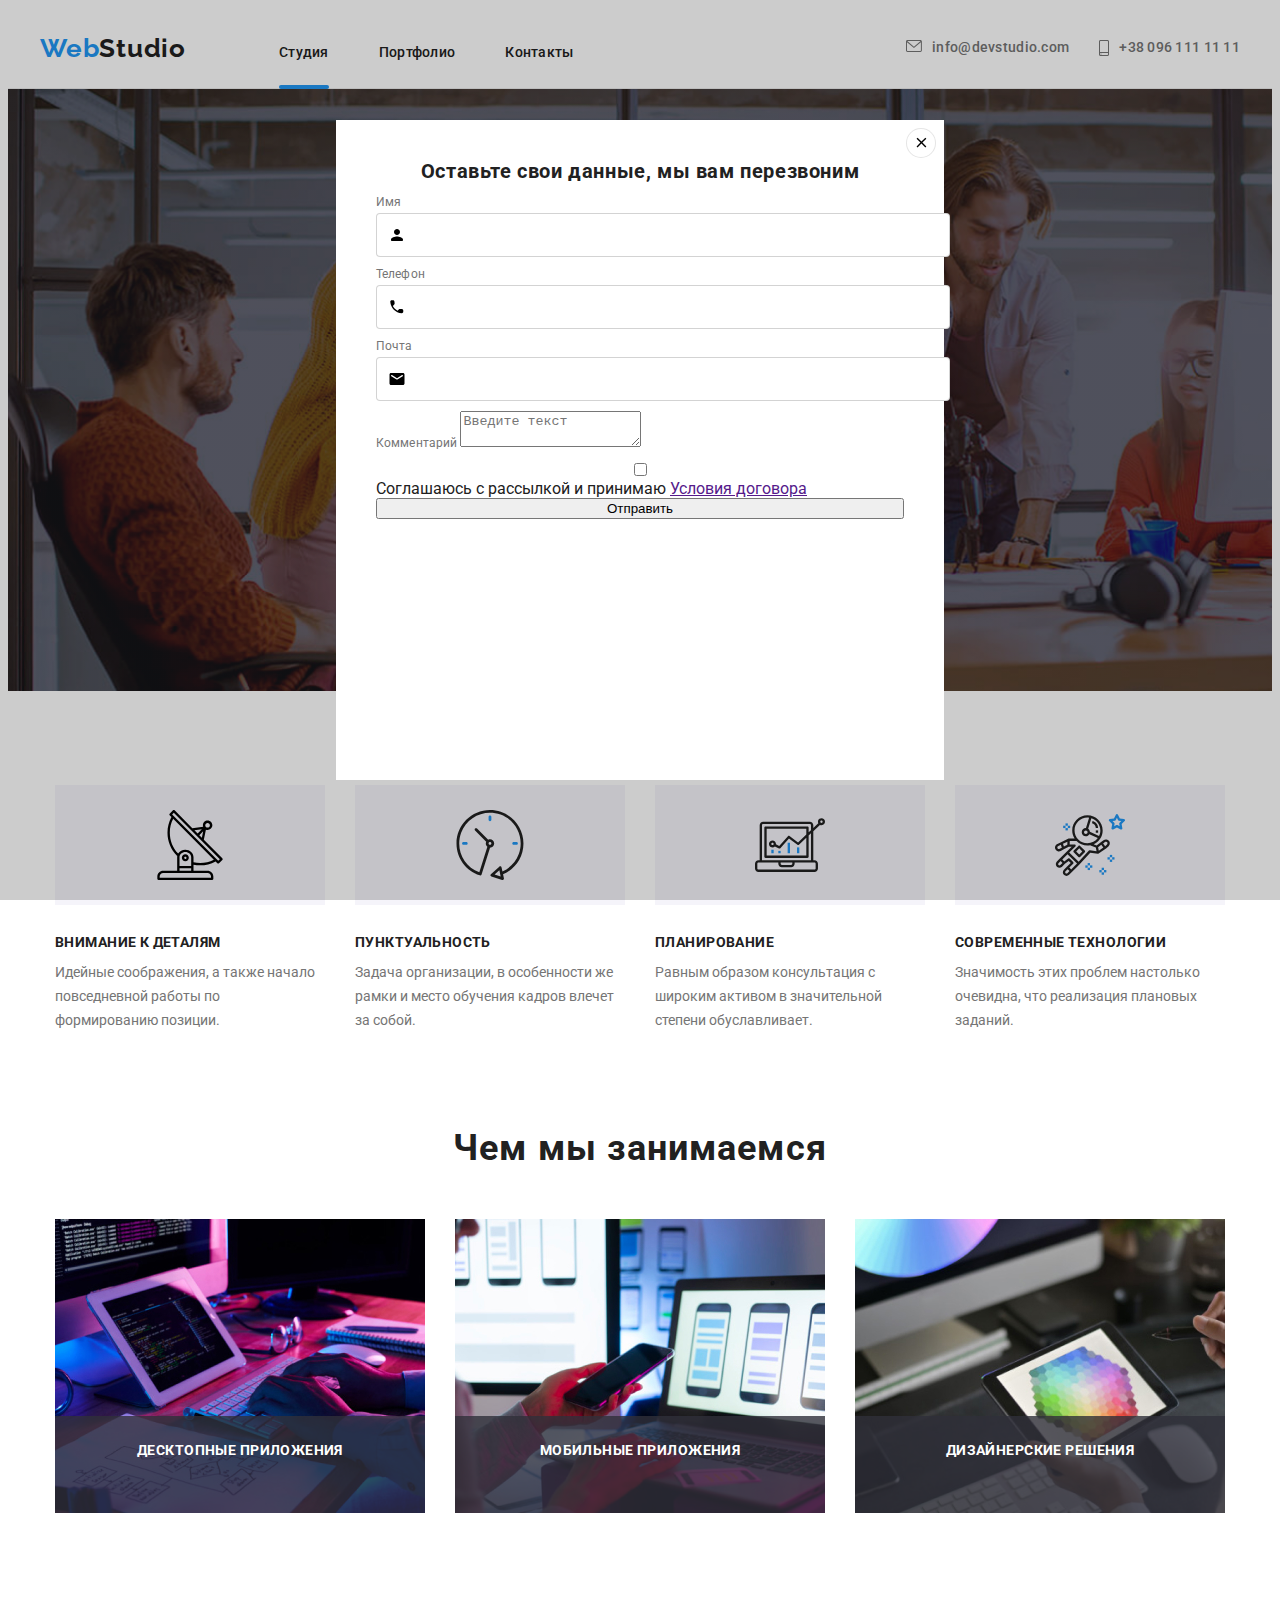
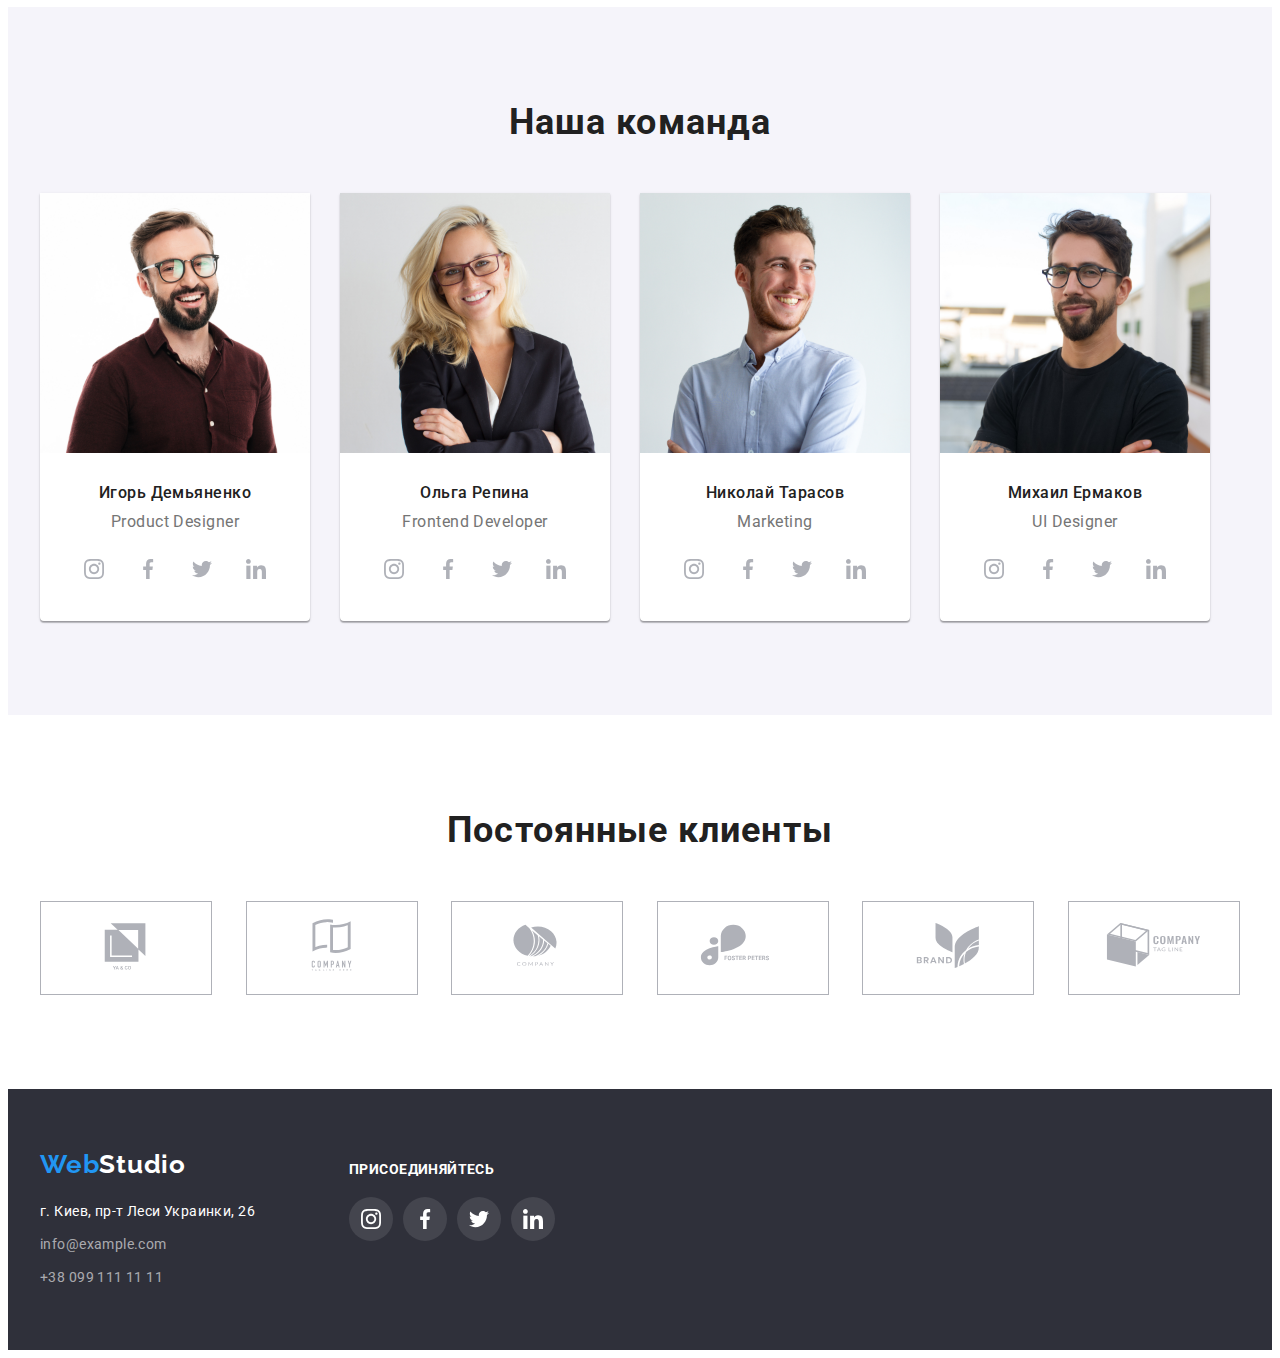
==== index.html @ 39ae80a3 "Input OK" ====
<!DOCTYPE html>
<html lang="ru">

<head>
    <meta charset="UTF-8" />
    <meta http-equiv="X-UA-Compatible" content="IE=edge" />
    <meta name="viewport" content="width=device-width, initial-scale=1.0" />
    <link rel="preconnect" href="https://fonts.googleapis.com">
    <link rel="preconnect" href="https://fonts.gstatic.com" crossorigin>
    <link
        href="https://fonts.googleapis.com/css2?family=Raleway:wght@700&family=Roboto:wght@400;500;700;900&display=swap"
        rel="stylesheet">
    <link rel="stylesheet" href="https://cdnjs.cloudflare.com/ajax/libs/modern-normalize/1.1.0/modern-normalize.min.css"
        integrity="sha512-wpPYUAdjBVSE4KJnH1VR1HeZfpl1ub8YT/NKx4PuQ5NmX2tKuGu6U/JRp5y+Y8XG2tV+wKQpNHVUX03MfMFn9Q=="
        crossorigin="anonymous" referrerpolicy="no-referrer" />
    <link rel="stylesheet" href="./css/styles.css" />
    <title>Главная</title>
</head>

<body>
    <!-- ========= HEADER ========= -->
    <header class="header">
        <div class="conteiner">
            <nav class="nav">
                <a class="logo link" href="index.html" lang="en">Web<span
                        class="logo-part-right-header">Studio</span></a>
                <ul class="nav-list list">
                    <li class="nav-item">
                        <a class="nav-item-link link visited" href="index.html">Студия</a>
                    </li>
                    <li class="nav-item">
                        <a class="nav-item-link link" href="portfolio.html">Портфолио</a>
                    </li>
                    <li class="nav-item">
                        <a class="nav-item-link link" href="">Контакты</a>
                    </li>
                </ul>
            </nav>
            <ul class="header-contacts list">
                <li class="header-contacts-item">
                    <a class="header-contacts-link link" href="mailto:info@devstudio.com">
                        <svg class="header-contacts-icon" width="16px" height="12px">
                            <use href="./images/icons.svg#icon-envelope"></use>
                        </svg>
                        info@devstudio.com
                    </a>
                </li>
                <li class="header-contacts-item">
                    <a class="header-contacts-link link" href="tel:+380961111111">
                        <svg class="header-contacts-icon" width="10px" height="16px">
                            <use href="./images/icons.svg#icon-smartphone"></use>
                        </svg>
                        +38 096 111 11 11
                    </a>
                </li>
            </ul>
        </div>
    </header>
    <!-- ======= END HEADER ======= -->

    <main>
        <!-- ======== HERO ======== -->
        <section class="hero">
            <div class="conteiner">
                <h1 class="hero-title">Эффективные решения для вашего бизнеса</h1>
                <button class="modal-btn" type="button" data-modal-open>Заказать услугу</button>
            </div>
        </section>
        <!-- ====== END HERO ====== -->

        <!-- ======== BENEFITS ======== -->
        <section class="benefits">
            <div class="conteiner">
                <h2 class="visually-hidden">Наши Преимущества</h2>
                <ul class="benefits-list list">
                    <li class="benefits-list-item">
                        <div class="benefits-list-conteiner">
                            <svg class="benefits-list-icon" width="70px" height="70px">
                                <use href="/images/icons.svg#icon-antenna"></use>
                            </svg>
                        </div>
                        <h3 class="benefits-list-title">Внимание к деталям</h3>
                        <p class="benefits-list-text">Идейные соображения, а также начало повседневной работы по
                            формированию позиции.</p>
                    </li>
                    <li class="benefits-list-item">
                        <div class="benefits-list-conteiner">
                            <svg class="benefits-list-icon" width="70px" height="70px">
                                <use href="/images/icons.svg#icon-clock"></use>
                            </svg>
                        </div>
                        <h3 class="benefits-list-title">Пунктуальность</h3>
                        <p class="benefits-list-text">
                            Задача организации, в особенности же рамки и место обучения кадров влечет за собой.
                        </p>
                    </li>
                    <li class="benefits-list-item">
                        <div class="benefits-list-conteiner">
                            <svg class="benefits-list-icon" width="70px" height="70px">
                                <use href="/images/icons.svg#icon-diagram"></use>
                            </svg>
                        </div>
                        <h3 class="benefits-list-title">Планирование</h3>
                        <p class="benefits-list-text">Равным образом консультация с широким активом в значительной
                            степени
                            обуславливает.</p>
                    </li>
                    <li class="benefits-list-item">
                        <div class="benefits-list-conteiner">
                            <svg class="benefits-list-icon" width="70px" height="70px">
                                <use href="/images/icons.svg#icon-astronaut"></use>
                            </svg>
                        </div>
                        <h3 class="benefits-list-title">Современные технологии</h3>
                        <p class="benefits-list-text">Значимость этих проблем настолько очевидна, что реализация
                            плановых
                            заданий.</p>
                    </li>
                </ul>
            </div>
        </section>
        <!-- ====== END BENEFITS ====== -->

        <!-- ======= DEVELOPMENT ======= -->
        <section class="development">
            <h2 class="development-title">Чем мы занимаемся</h2>
            <div class="conteiner">
                <ul class="development-list list">
                    <li class="development-list-item">
                        <img class="development-list-img" src="./images/box1.jpg" alt="Человек пишет код программы"
                            width="370" height="294" />
                        <p class="development-list-text">Десктопные приложения</p>
                    </li>
                    <li class="development-list-item">
                        <img class="development-list-img" src="./images/box2.jpg"
                            alt="Человек занимается оформлением сайта" width="370" height="294" />
                        <p class="development-list-text">Мобильные приложения</p>
                    </li>
                    <li class="development-list-item">
                        <img class="development-list-img" src="./images/box3.jpg" alt="Человек создает дизайн сайта"
                            width="370" height="294" />
                        <p class="development-list-text">Дизайнерские решения</p>
                    </li>
            </div>
            </ul>
        </section>
        <!-- ===== END DEVELOPMENT ===== -->

        <!-- ========= TEAM ========= -->
        <section class="team">
            <div class="conteiner">
                <h2 class="team-title">Наша команда</h2>
                <ul class="team-list list">
                    <li class="team-list-item">
                        <img class="team-list-img" src="./images/team1.jpg" alt="Игорь Демьяненко - разработчик проекта"
                            width="270" height="260" />
                        <div class="team-list-conteiner">
                            <h3 class="team-list-title">Игорь Демьяненко</h3>
                            <p class="team-list-text" lang="en">Product Designer</p>
                            <div class="social-link">
                                <ul class="social-link-list list">
                                    <li class="social-link-item">
                                        <a class="social-link-link link" href="">
                                            <svg class="social-link-icon" width="20px" height="20px">
                                                <use href="./images/icons.svg#icon-instagram"></use>
                                            </svg>
                                        </a>
                                    </li>
                                    <li class="social-link-item">
                                        <a class="social-link-link link" href="">
                                            <svg class="social-link-icon" width="20px" height="20px">
                                                <use href="./images/icons.svg#icon-facebook"></use>
                                            </svg>
                                        </a>
                                    </li>
                                    <li class="social-link-item">
                                        <a class="social-link-link link" href="">
                                            <svg class="social-link-icon" width="20px" height="20px">
                                                <use href="./images/icons.svg#icon-twitter"></use>
                                            </svg>
                                        </a>
                                    </li>
                                    <li class="social-link-item">
                                        <a class="social-link-link link" href="">
                                            <svg class="social-link-icon" width="20px" height="20px">
                                                <use href="./images/icons.svg#icon-linkedin"></use>
                                            </svg>
                                        </a>
                                    </li>
                                </ul>
                            </div>
                        </div>
                    </li>
                    <li class="team-list-item">
                        <img class="team-list-img" src="./images/team2.jpg" alt="Ольга Репина - фронтенд разработчик"
                            width="270" height="260" />
                        <div class="team-list-conteiner">
                            <h3 class="team-list-title">Ольга Репина</h3>
                            <p class="team-list-text" lang="en">Frontend Developer</p>
                            <div class="social-link">
                                <ul class="social-link-list list">
                                    <li class="social-link-item">
                                        <a class="social-link-link link" href="">
                                            <svg class="social-link-icon" width="20px" height="20px">
                                                <use href="./images/icons.svg#icon-instagram"></use>
                                            </svg>
                                        </a>
                                    </li>
                                    <li class="social-link-item">
                                        <a class="social-link-link link" href="">
                                            <svg class="social-link-icon" width="20px" height="20px">
                                                <use href="./images/icons.svg#icon-facebook"></use>
                                            </svg>
                                        </a>
                                    </li>
                                    <li class="social-link-item">
                                        <a class="social-link-link link" href="">
                                            <svg class="social-link-icon" width="20px" height="20px">
                                                <use href="./images/icons.svg#icon-twitter"></use>
                                            </svg>
                                        </a>
                                    </li>
                                    <li class="social-link-item">
                                        <a class="social-link-link link" href="">
                                            <svg class="social-link-icon" width="20px" height="20px">
                                                <use href="./images/icons.svg#icon-linkedin"></use>
                                            </svg>
                                        </a>
                                    </li>
                                </ul>
                            </div>
                        </div>
                    </li>
                    <li class="team-list-item">
                        <img class="team-list-img" src="./images/team3.jpg" alt="Николай Тарасов - маркетинг"
                            width="270" height="260" />
                        <div class="team-list-conteiner">
                            <h3 class="team-list-title">Николай Тарасов</h3>
                            <p class="team-list-text" lang="en">Marketing</p>
                            <div class="social-link">
                                <ul class="social-link-list list">
                                    <li class="social-link-item">
                                        <a class="social-link-link link" href="">
                                            <svg class="social-link-icon" width="20px" height="20px">
                                                <use href="./images/icons.svg#icon-instagram"></use>
                                            </svg>
                                        </a>
                                    </li>
                                    <li class="social-link-item">
                                        <a class="social-link-link link" href="">
                                            <svg class="social-link-icon" width="20px" height="20px">
                                                <use href="./images/icons.svg#icon-facebook"></use>
                                            </svg>
                                        </a>
                                    </li>
                                    <li class="social-link-item">
                                        <a class="social-link-link link" href="">
                                            <svg class="social-link-icon" width="20px" height="20px">
                                                <use href="./images/icons.svg#icon-twitter"></use>
                                            </svg>
                                        </a>
                                    </li>
                                    <li class="social-link-item">
                                        <a class="social-link-link link" href="">
                                            <svg class="social-link-icon" width="20px" height="20px">
                                                <use href="./images/icons.svg#icon-linkedin"></use>
                                            </svg>
                                        </a>
                                    </li>
                                </ul>
                            </div>
                        </div>
                    </li>
                    <li class="team-list-item">
                        <img class="team-list-img" src="./images/team4.jpg"
                            alt="Михаил Ермаков - разработчик интерфейса" width="270" height="260" />
                        <div class="team-list-conteiner">
                            <h3 class="team-list-title">Михаил Ермаков</h3>
                            <p class="team-list-text" lang="en">UI Designer</p>
                            <div class="social-link">
                                <ul class="social-link-list list">
                                    <li class="social-link-item">
                                        <a class="social-link-link link" href="">
                                            <svg class="social-link-icon" width="20px" height="20px">
                                                <use href="./images/icons.svg#icon-instagram"></use>
                                            </svg>
                                        </a>
                                    </li>
                                    <li class="social-link-item">
                                        <a class="social-link-link link" href="">
                                            <svg class="social-link-icon" width="20px" height="20px">
                                                <use href="./images/icons.svg#icon-facebook"></use>
                                            </svg>
                                        </a>
                                    </li>
                                    <li class="social-link-item">
                                        <a class="social-link-link link" href="">
                                            <svg class="social-link-icon" width="20px" height="20px">
                                                <use href="./images/icons.svg#icon-twitter"></use>
                                            </svg>
                                        </a>
                                    </li>
                                    <li class="social-link-item">
                                        <a class="social-link-link link" href="">
                                            <svg class="social-link-icon" width="20px" height="20px">
                                                <use href="./images/icons.svg#icon-linkedin"></use>
                                            </svg>
                                        </a>
                                    </li>
                                </ul>
                            </div>
                        </div>
                    </li>
                </ul>
            </div>
        </section>
        <!-- ======= END TEAM ======= -->

        <!-- ======== CLIENTS ======== -->
        <section class="clients">
            <div class="conteiner">
                <h2 class="clients-title">Постоянные клиенты</h2>
                <ul class="clients-list list">
                    <li class="clients-list-item">
                        <div class="clients-list-conteiner">
                            <a class="clients-list-link link" href="">
                                <svg class="clients-link-icon" width="106px" height="60px">
                                    <use href="./images/icons.svg#icon-client-1"></use>
                                </svg>

                            </a>
                        </div>
                    </li>
                    <li class="clients-list-item">
                        <div class="clients-list-conteiner">
                            <a class="clients-list-link link" href="">
                                <svg class="clients-link-icon" width="106px" height="60px">
                                    <use href="./images/icons.svg#icon-client-2"></use>
                                </svg>

                            </a>
                        </div>
                    </li>
                    <li class="clients-list-item">
                        <div class="clients-list-conteiner">
                            <a class="clients-list-link link" href="">
                                <svg class="clients-link-icon" width="106px" height="60px">
                                    <use href="./images/icons.svg#icon-client-3"></use>
                                </svg>

                            </a>
                        </div>
                    </li>
                    <li class="clients-list-item">
                        <div class="clients-list-conteiner">
                            <a class="clients-list-link link" href="">
                                <svg class="clients-link-icon" width="106px" height="60px">
                                    <use href="./images/icons.svg#icon-client-4"></use>
                                </svg>

                            </a>
                        </div>
                    </li>
                    <li class="clients-list-item">
                        <div class="clients-list-conteiner">
                            <a class="clients-list-link link" href="">
                                <svg class="clients-link-icon" width="106px" height="60px">
                                    <use href="./images/icons.svg#icon-client-5"></use>
                                </svg>

                            </a>
                        </div>
                    </li>
                    <li class="clients-list-item">
                        <div class="clients-list-conteiner">
                            <a class="clients-list-link link" href="">
                                <svg class="clients-link-icon" width="106px" height="60px">
                                    <use href="./images/icons.svg#icon-client-6"></use>
                                </svg>

                            </a>
                        </div>
                    </li>
                </ul>
            </div>
        </section>
        <!-- ====== END CLIENTS ====== -->
    </main>

    <!-- ======== FOOTER ======== -->
    <footer class="footer">
        <div class="conteiner">
            <div class="footer-conteiner">
                <div class="footer-adress-conteiner">
                    <a class="logo link footer-logo-div" href="index.html" lang="en">Web<span
                            class="logo-part-right-footer">Studio</span></a>
                    <address class="address">
                        <a class="adress-link link" href="https://goo.gl/maps/y6NcmPz2KW6kS1Qi8" target="_blank"
                            rel="noopener noreferer">г. Киев,
                            пр-т
                            Леси Украинки, 26</a>
                        <ul class="adress-list list">
                            <li class="adress-list-item">
                                <a class="adress-list-link link" href="mailto:info@example.com">info@example.com</a>
                            </li>
                            <li class="adress-list-item">
                                <a class="adress-list-link link" href="tel:+380991111111">+38 099 111 11 11</a>
                            </li>
                        </ul>
                    </address>
                </div>
                <div class="footer-social-conteiner">
                    <p class="footer-social-text">присоединяйтесь</p>
                    <div class="social-link">
                        <ul class="footer-social-list list">
                            <li class="footer-social-item">
                                <a class="footer-social-link link" href="">
                                    <svg class="footer-social-link-icon" width="20px" height="20px">
                                        <use href="./images/icons.svg#icon-instagram"></use>
                                    </svg>
                                </a>
                            </li>
                            <li class="footer-social-item">
                                <a class="footer-social-link link" href="">
                                    <svg class="footer-social-link-icon" width="20px" height="20px">
                                        <use href="./images/icons.svg#icon-facebook"></use>
                                    </svg>
                                </a>
                            </li>
                            <li class="footer-social-item">
                                <a class="footer-social-link link" href="">
                                    <svg class="footer-social-link-icon" width="20px" height="20px">
                                        <use href="./images/icons.svg#icon-twitter"></use>
                                    </svg>
                                </a>
                            </li>
                            <li class="footer-social-item">
                                <a class="footer-social-link link" href="">
                                    <svg class="footer-social-link-icon" width="20px" height="20px">
                                        <use href="./images/icons.svg#icon-linkedin"></use>
                                    </svg>
                                </a>
                            </li>
                        </ul>
                    </div>
                </div>
            </div>
        </div>
    </footer>
    <!-- ====== END FOOTER ====== -->

    <!-- ======== MODAL ======== -->
    <div class="backdrop" data-modal>
        <div class="modal">
            <button type="button" class="modal-close-btn" data-modal-close>
                <svg class="modal-btn-icon" width="18px" height="18px">
                    <use href="./images/icons.svg#icon-close-black-18dp-2-1"></use>
                </svg>
            </button>
            <b class="modal-text">Оставьте свои данные, мы вам перезвоним</b>
            <form class="modal-form">
                <label class="modal-form-label">Имя
                    <div class="modal-form-label-wrapper">
                        <input type="text" name="user-name" class="modal-form-input" required minlength="2">
                        <svg class="modal-form-icon" width="18px" height="18px">
                            <use href="./images/icons.svg#icon-person-black-18dp-1"></use>
                        </svg>
                    </div>
                </label>
                <label class="modal-form-label">Телефон
                    <div class="modal-form-label-wrapper">
                        <input type="tel" name="user-phone" class="modal-form-input" title="096-111-11-11" required>
                        <svg class="modal-form-icon" width="18px" height="18px">
                            <use href="./images/icons.svg#icon-phone-black-18dp-1"></use>
                        </svg>
                    </div>
                </label>
                <label class="modal-form-label">Почта
                    <div class="modal-form-label-wrapper">
                        <input type="email" name="user-email" class="modal-form-input">
                        <svg class="modal-form-icon" width="18px" height="18px">
                            <use href="./images/icons.svg#icon-email-black-18dp-1"></use>
                        </svg>
                    </div>
                </label>
                <label class="modal-form-label">Комментарий
                    <textarea name="user-message" class="modal-form-message" placeholder="Введите текст"></textarea>
                </label>
                <input type="checkbox" class="modal-form-license-box" name="licensebox">
                <label class="modal-form-license-text" for="">Соглашаюсь с рассылкой и принимаю <a href="">Условия
                        договора</a> </label>
                <button type="submit" class="modal-form-buton">Отправить</button>
            </form>
        </div>
    </div>
    <!-- ====== END MODAL ====== -->








    <!-- <script src="./js/modal.js"></script> -->
</body>

</html>
---- css/styles.css ----
:root {
    --main-font: 'Roboto', sans-serif;
    --secondary-font: 'Raleway', sans-serif;
    --accent-color: rgba(33, 150, 243, 1);
    --primary-color: rgba(33, 33, 33, 1);
    --secondary-color: rgba(117, 117, 117, 1);
    --third-color: rgba(255, 255, 255, 1);
}
body {
color: var(--primary-color);
font-family: var(--main-font);
}
h1, h2, h3, h4, h5, h6, p{
    margin: 0;
}
ul, ol{
    padding: 0;
    margin: 0;
}
img{
    display: block;
}
.visually-hidden{
    position: absolute !important;
    clip: rect(1px 1px 1px 1px);
    clip: rect(1px, 1px, 1px, 1px);
    padding: 0 !important;
    border: 0 !important;
    height: 1px !important;
    width: 1px !important;
    overflow: hidden;
}
.link{
    text-decoration: none;
}
.list {
    list-style: none;
}
.address {
    font-style: normal;
}
/* ======= COMPONENTS ======== */
.conteiner{
    margin: 0 auto;
    width: 1200px;
}
/* ===== END COMPONENTS ====== */

/* ========= HEADER ========== */
.header {
    border-bottom: 1px solid rgba(236, 236, 236, 1);
}
.header .conteiner{
    display: flex;
    align-items: center;
    padding: 0 15px;
    border-top: none;
    min-height: 80px;
}
.nav {
    display: flex;
    align-items: baseline;
}
.nav-list {
    display: flex;
}
.header-contacts{
    display: flex;
    margin-left: auto;
}
.logo {
font-family: var(--secondary-font);
font-weight: 700;
font-size: 26px;
line-height: 1.19;
letter-spacing: 0.03em;
color: var(--accent-color);
margin-right: 93px;
transition: text-decoration 1000ms cubic-bezier(0.4, 0, 0.2, 1);
}
.logo-part-right-header {
    color: var(--primary-color);
}
.logo:hover,
.logo:focus {
    text-decoration: underline;
}
.nav-item:not(:last-child){
    margin-right: 50px;
}
.nav-item{
position: relative;
}
.nav-item-link {
font-weight: 500;
font-size: 14px;
line-height: 1.14;
letter-spacing: 0.02em;
color: var(--primary-color);
transition: color 250ms cubic-bezier(0.4, 0, 0.2, 1);
}
.nav-item-link:hover,
.nav-item-link:focus {
    color: var(--accent-color);
}
.visited:visited {
    color: var(--accent-color);
}
.visited::after{
display: inline-block;
content:'';
position: absolute;
left: 0;
bottom: -28px;
width: 100%;
height: 4px;
background: var(--accent-color);
border-radius: 2px;
}

.header-contacts-link:hover .header-contacts-icon,
.header-contacts-link:focus .header-contacts-icon{
 fill: var(--accent-color);
}
.header-contacts-item:not(:last-child){
    margin-right: 30px;
}
.header-contacts-icon{
    margin-right: 10px;
    fill: var(--secondary-color);
    transition: fill 250ms cubic-bezier(0.4, 0, 0.2, 1);
}
.link-icon{
    margin-right: 10px;
}
.header-contacts-link {
font-weight: 500;
font-size: 14px;
line-height: 1.14;
letter-spacing: 0.02em;
color: var(--secondary-color);
display: flex;
transition: color 250ms cubic-bezier(0.4, 0, 0.2, 1);
}
.header-contacts-link:hover,
.header-contacts-link:focus {
    color: var(--accent-color);
}
/* ======== END HEADER ======= */

/* ========== HERO =========== */
.hero .conteiner{
    padding-top: 200px;
    padding-bottom: 200px;
}
.hero {
    background-color: rgba(196, 196, 196, 1);
    background-image: linear-gradient(rgba(47, 48, 58, 0.4),rgba(47, 48, 58, 0.4)),
    url("/images/Img.jpg");
    max-width: 1600px;
    background-repeat: no-repeat;
    background-size: cover;
}
.hero-title {
margin: auto;
max-width: 696px;
font-weight: 900;
font-size: 44px;
line-height: 1.36;
text-align: center;
letter-spacing: 0.06em;
text-transform: uppercase;
color: var(--third-color);
margin-bottom: 30px;
}
.modal-btn {
margin: 0 auto;
font-weight: 700;
font-size: 16px;
line-height: 1.88;
display: block;
letter-spacing: 0.06em;
color: var(--third-color);
background-color: var(--accent-color);
box-shadow: 0px 4px 4px rgba(0, 0, 0, 0.15);
cursor: pointer;
border-radius: 4px;
border: 1px solid transparent;
min-width: 200px;
padding: 10px 32px;
transition: background-color 250ms cubic-bezier(0.4, 0, 0.2, 1);
}

.modal-btn:hover,
.modal-btn:focus {
background-color: rgba(24, 140, 232, 1);
}
/* ======== END HERO ========= */

/* ======== BENEFITS ========= */
.benefits-list {
    display: flex;
    padding: 94px 15px;   
}
.benefits-list-item{
    width: 270px;
}
.benefits-list-item:not(:last-child){
    margin-right: 30px;
}
.benefits-list-title:not(:last-child){
    margin-bottom: 10px;
}
.benefits-list-title {
font-weight: 700;
font-size: 14px;
line-height: 1.14;
letter-spacing: 0.03em;
text-transform: uppercase;
}
.benefits-list-text {
font-size: 14px;
line-height: 1.71;
color: var(--secondary-color)
}
.benefits-list-conteiner{
    width: 270px;
    height: 120px;
    background-color: rgba(245, 244, 250, 1);
    margin-bottom: 30px;
    display: flex;
    justify-content: center;
    align-items: center;
}
/* ======= END BENEFITS ======= */

/* ======== DEVELOPMENT ======= */
.development-title {
font-weight: 700;
font-size: 36px;
line-height: 1.17;
text-align: center;
letter-spacing: 0.03em;
padding-bottom: 50px;
}
.development-list{
    display: flex;
    padding-left: 15px;
    padding-right: 15px;
    padding-bottom: 94px;
}
.development-list-item:not(:last-child){
    margin-right: 30px;
}
.development-list-item{
    position: relative;
}
.development-list-text{
position: absolute;
font-weight: 700;
font-size: 14px;
line-height: 1.14;
text-align: center;
letter-spacing: 0.03em;
text-transform: uppercase;
color: var(--third-color);
width: 100%;
height: 70px;
background-color: rgba(47, 48, 58, 0.8);
bottom: 0;
padding-top: 27px;
}
/* ====== END DEVELOPMENT ====== */

/* =========== TEAM ============ */
.team .conteiner{
    padding: 94px 15px;
}

.team {
    background-color: #F5F4FA;
}
.team-title {
font-weight: 700;
font-size: 36px;
line-height: 1.17;
text-align: center;
letter-spacing: 0.03em;
padding-bottom: 50px;
}
.team-list{
    display: flex;
}
.team-list-item {
background-color: var(--third-color);
box-shadow: 0px 1px 3px rgba(0, 0, 0, 0.12), 0px 1px 1px rgba(0, 0, 0, 0.14), 0px 2px 1px rgba(0, 0, 0, 0.2);
border-radius: 0px 0px 4px 4px;
}
.team-list-item:not(:last-child){
    margin-right: 30px;
} 
.team-list-conteiner{
    padding-top: 30px;
    padding-bottom: 30px;
}  
.team-list-title {
font-weight: 500;
font-size: 16px;
line-height: 1.19;
text-align: center;
letter-spacing: 0.03em;
margin-bottom: 10px;
}
.team-list-text {
font-size: 16px;
line-height: 1.19;
text-align: center;
letter-spacing: 0.03em;
color: var(--secondary-color);
margin-bottom: 16px;
}
.social-link-list{
    display: flex;
    justify-content: space-between;
    align-items: center;
    padding-left: 32px;
    padding-right: 32px;
}
.social-link-link{
    display: flex;
    justify-content: center;
    align-items: center;
    width: 44px;
    height: 44px;
    border-radius: 50%;
    transition: background-color 250ms cubic-bezier(0.4, 0, 0.2, 1);
}
.social-link-icon{
    fill: rgb(175, 177, 184);
    transition: fill 250ms cubic-bezier(0.4, 0, 0.2, 1);
}
.social-link-link:hover,
.social-link-link:focus {
    background-color: var(--accent-color);
}
.social-link-link:hover .social-link-icon,
.social-link-link:focus .social-link-icon {
    fill: var(--third-color);
}
/* ========= END TEAM ========== */

/* ========== CLIENTS ========== */
.clients .conteiner{
    padding: 94px 15px;
}
.clients-title{
    text-align: center;
    font-family: var(--main-font);
    font-weight: 700;
    font-size: 36px;
    line-height: 42px;
    text-align: center;
    letter-spacing: 0.03em;
    margin-bottom: 50px;
}
.clients-list{
    display: flex;   
    justify-content: space-between;
}
.clients-list-conteiner{
    width: 170px;
    height: 92px;
    border: 1px solid rgba(175, 177, 184, 1);
    display: flex;
    justify-content: center;
    align-items: center;
}
.clients-link-icon{
    fill: rgba(175, 177, 184, 1);
    transition: fill 250ms cubic-bezier(0.4, 0, 0.2, 1);
}
.clients-list-link:hover .clients-link-icon,
.clients-list-link:focus .clients-link-icon{
    fill: var(--accent-color);
}
/* ======== END CLIENTS ======== */

/* ========== FOOTER =========== */
.footer {
    background-color: rgba(47, 48, 58, 1);
}
.footer .conteiner{
    padding: 60px 15px;
}
.footer-conteiner{
    display: flex;
}
.footer-adress-conteiner{
    margin-right: 70px;
}
.footer-social-conteiner{
    padding-top: 12px;
}
.footer-social-text{
font-family: var(--main-font);
font-weight: 700;
font-size: 14px;
line-height: 16px;
letter-spacing: 0.03em;
text-transform: uppercase;
color: var(--third-color);
margin-bottom: 20px;
}
.logo-part-right-footer {
    color: var(--third-color);
}
.footer-logo-div{
    display: block;
    margin-bottom: 20px;
}
.adress-link {
font-size: 14px;
line-height: 1.71;
letter-spacing: 0.03em;
color: var(--third-color);
margin-bottom: 9px;
transition: color 250ms cubic-bezier(0.4, 0, 0.2, 1);
}
.adress-link:hover,
.adress-link:focus {
    color: var(--accent-color);
}
.adress-list-link {
font-size: 14px;
line-height: 1.71;
letter-spacing: 0.03em;
color: rgba(255, 255, 255, 0.6);
transition: color 250ms cubic-bezier(0.4, 0, 0.2, 1);
}
.adress-list-link:hover,
.adress-list-link:focus {
color: var(--accent-color);
}
.adress-list-item{
    margin-top: 9px;
}
.footer-social-list{
    display: flex;
}
.footer-social-link{
    width: 44px;
    height: 44px;
    border-radius: 50%;
    background-color: rgba(255, 255, 255, 0.1);
    display: flex;
    align-items: center;
    justify-content: center;
    transition: background-color 250ms cubic-bezier(0.4, 0, 0.2, 1);
}
.footer-social-item:not(:last-child){
    margin-right: 10px;
}
.footer-social-link-icon{
    fill: var(--third-color);
}
.footer-social-link:hover,
.footer-social-link:focus{
    background-color: var(--accent-color);
}
/* ======== END FOOTER ========= */

/* ========= PORTFOLIO ========= */
.portfolio {
    background-color: var(--third-color);
}
.portfolio .conteiner{
    padding: 94px 15px;
}
.filters-list{
    display: flex;
    justify-content: center;
}
.filters-list-item:not(:last-child){
    margin-right: 8px;
    margin-bottom: 50px;
}
.filters-btn {
font-weight: 500;
font-size: 16px;
line-height: 1.63;
text-align: center;
letter-spacing: 0.03em;
background-color: rgba(245, 244, 250, 1);
border-radius: 4px;
cursor: pointer;
border: 1px solid transparent;
padding: 6px 22px;
transition: color 250ms cubic-bezier(0.4, 0, 0.2, 1), background-color 250ms cubic-bezier(0.4, 0, 0.2, 1), box-shadow 250ms cubic-bezier(0.4, 0, 0.2, 1);
}
.filters-btn:hover,
.filters-btn:focus {
color: var(--third-color);
background-color: var(--accent-color);
box-shadow: 0px 3px 1px rgba(0, 0, 0, 0.1), 0px 1px 2px rgba(0, 0, 0, 0.08), 0px 2px 2px rgba(0, 0, 0, 0.12);
}
.portfolio-list{
display: flex;
flex-wrap: wrap;
gap: 30px;
}
.portfolio-list-item{
flex-basis: calc(100%/3-30px);
transition: box-shadow 250ms cubic-bezier(0.4, 0, 0.2, 1);
}
.portfolio-list-item:hover,
.portfolio-list-item:focus{
box-shadow: 0px 1px 1px rgba(0, 0, 0, 0.12), 0px 4px 4px rgba(0, 0, 0, 0.06), 1px 4px 6px rgba(0, 0, 0, 0.16);
}
.portfolio-list-title {
font-weight: 700;
font-size: 18px;
line-height: 2.00;
letter-spacing: 0.06em;
color: var(--primary-color);
margin-bottom: 4px;
}
.portfolio-list-text {
font-size: 16px;
line-height: 1.88;
letter-spacing: 0.03em;
color: var(--secondary-color)
}
.portfolio-list-conteiner{
padding: 20px 24px;
border: 1px solid #EEEEEE;
border-top: none;
}
.portfolio-list-overlay{
position: absolute;
top: 0;
left: 0;
background-color: rgba(33, 150, 243, 0.9);
font-size: 18px;
line-height: 1.56;
letter-spacing: 0.03em;
color: #FFFFFF;
padding: 63px 24px;
height: 100%;
overflow: auto;
transform: translateY(100%);
transition: transform 250ms cubic-bezier(0.4, 0, 0.2, 1);
}
.potrfolio-list-link-wrapper{
position: relative;
overflow: hidden;
}
.portfolio-list-link:hover .portfolio-list-overlay,
.portfolio-list-link:focus .portfolio-list-overlay{
    transform: translateY(0%);
}
/* ======= END PORTFOLIO ======= */

/* ========= MODAL ========= */
.backdrop{
position: fixed;
top: 0;
left: 0;
width: 100vw;
height: 100vh;
background-color: rgba(0, 0, 0, 0.2);
transition: opacity 250ms cubic-bezier(0.4, 0, 0.2, 1), visibility 250ms cubic-bezier(0.4, 0, 0.2, 1), pointer-events 250ms cubic-bezier(0.4, 0, 0.2, 1);
}
.modal{
position: absolute;
top: 50%;
left: 50%;
transform: translate(-50%, -50%);
width: 528px;
height: 580px;
background-color: #FFFFFF;
padding: 40px;
}
.modal-close-btn{
position: absolute;
top: 8px;
right: 8px;
display: flex;
width: 30px;
height: 30px;
background: #FFFFFF;
border: 1px solid rgba(0, 0, 0, 0.1);
border-radius: 50%;
cursor: pointer;
align-items: center;
}
.is-hidden{
opacity: 0;
visibility: hidden;
pointer-events: none;
}
.modal-text{
    display: block;
    text-align: center;
    margin-bottom: 12px;
    font-family: var(--main-font);
    font-style: normal;
    font-weight: 700;
    font-size: 20px;
    line-height: 1.15;
    letter-spacing: 0.03em;
}
.modal-form {
    display: flex;
    flex-direction: column;
}
.modal-form-input {
    width: 100%;
    height: 40px;
    border: 1px solid rgba(33, 33, 33, 0.2);
    border-radius: 4px;
    padding-left: 42px;
}
.modal-form-label {
    margin-bottom: 10px;
    font-family: var(--main-font);
    font-size: 12px;
    line-height: 1.17;
    letter-spacing: 0.01em;
    color: #757575;
}
.modal-form-label-wrapper {
    position: relative;
    margin-top: 4px;
}
.modal-form-icon {
    position: absolute;
    top: 50%;
    left: 12px;
    transform: translateY(-50%);
}
/* ======= END MODAL ======= */
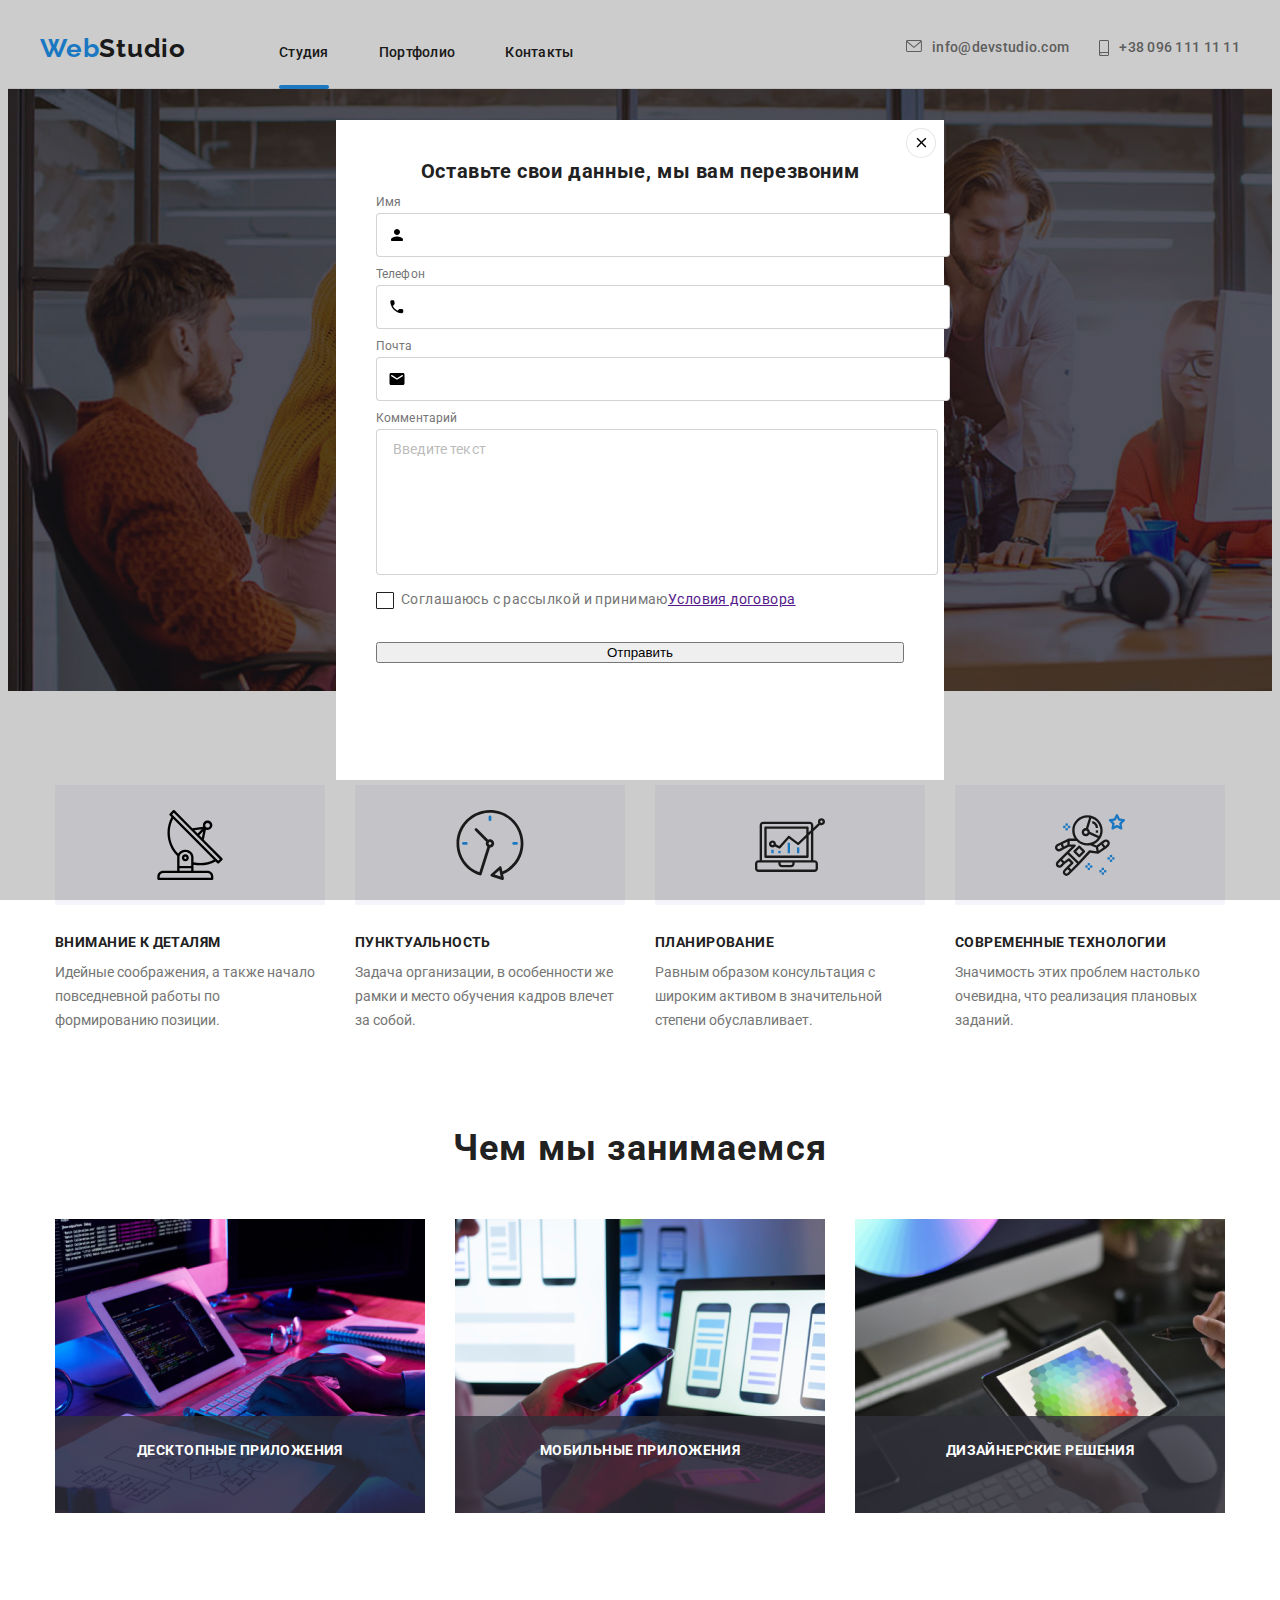
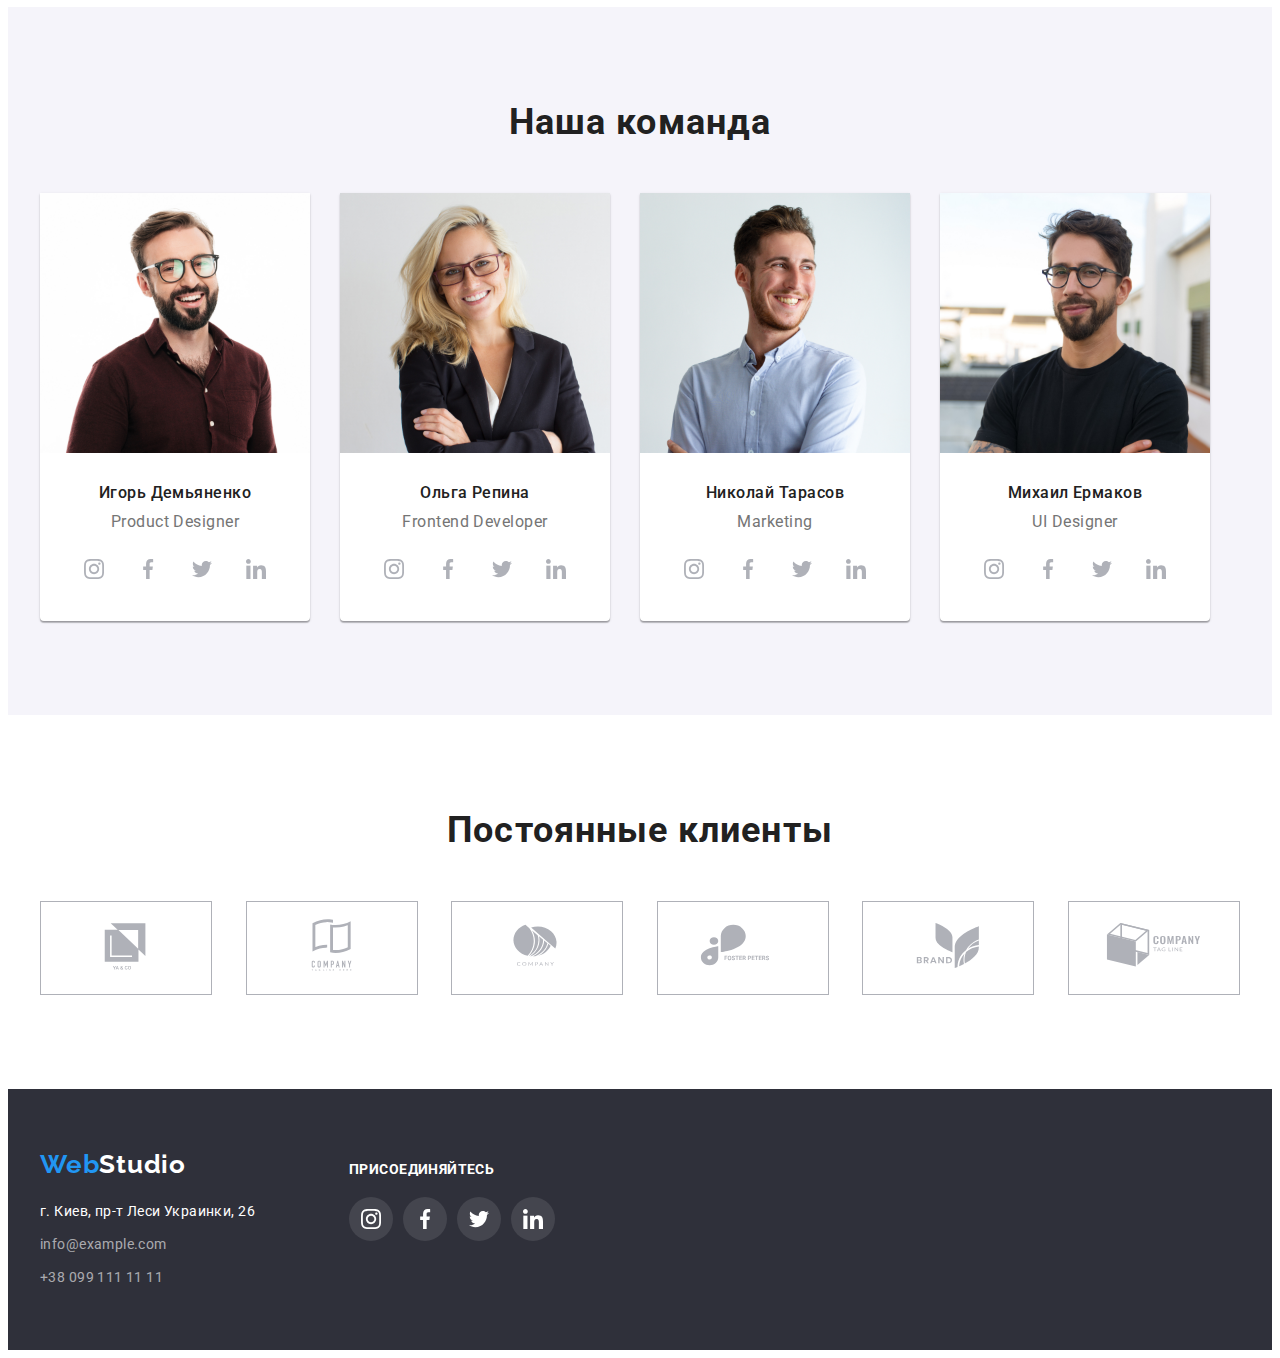
==== commit 96ec79af: "made form" ====
--- a/index.html
+++ b/index.html
@@ -460,34 +460,36 @@
             <b class="modal-text">Оставьте свои данные, мы вам перезвоним</b>
             <form class="modal-form">
                 <label class="modal-form-label">Имя
-                    <div class="modal-form-label-wrapper">
+                    <span class="modal-form-label-wrapper">
                         <input type="text" name="user-name" class="modal-form-input" required minlength="2">
                         <svg class="modal-form-icon" width="18px" height="18px">
                             <use href="./images/icons.svg#icon-person-black-18dp-1"></use>
                         </svg>
-                    </div>
+                    </span>
                 </label>
                 <label class="modal-form-label">Телефон
-                    <div class="modal-form-label-wrapper">
+                    <span class="modal-form-label-wrapper">
                         <input type="tel" name="user-phone" class="modal-form-input" title="096-111-11-11" required>
                         <svg class="modal-form-icon" width="18px" height="18px">
                             <use href="./images/icons.svg#icon-phone-black-18dp-1"></use>
                         </svg>
-                    </div>
+                    </span>
                 </label>
                 <label class="modal-form-label">Почта
-                    <div class="modal-form-label-wrapper">
+                    <span class="modal-form-label-wrapper">
                         <input type="email" name="user-email" class="modal-form-input">
                         <svg class="modal-form-icon" width="18px" height="18px">
                             <use href="./images/icons.svg#icon-email-black-18dp-1"></use>
                         </svg>
-                    </div>
+                    </span>
                 </label>
                 <label class="modal-form-label">Комментарий
                     <textarea name="user-message" class="modal-form-message" placeholder="Введите текст"></textarea>
                 </label>
-                <input type="checkbox" class="modal-form-license-box" name="licensebox">
-                <label class="modal-form-license-text" for="">Соглашаюсь с рассылкой и принимаю <a href="">Условия
+                <input type="checkbox" id="user-license" class="modal-form-license-box visually-hidden"
+                    name="licensebox">
+                <label class="modal-form-license-text" for="user-license">Соглашаюсь с рассылкой и принимаю <a
+                        href="">Условия
                         договора</a> </label>
                 <button type="submit" class="modal-form-buton">Отправить</button>
             </form>
--- a/css/styles.css
+++ b/css/styles.css
@@ -619,6 +619,11 @@
     border: 1px solid rgba(33, 33, 33, 0.2);
     border-radius: 4px;
     padding-left: 42px;
+    transition: border-color 250ms linear;
+}
+.modal-form-input:focus {
+    outline: none;
+    border-color: var(--accent-color);
 }
 .modal-form-label {
     margin-bottom: 10px;
@@ -631,11 +636,63 @@
 .modal-form-label-wrapper {
     position: relative;
     margin-top: 4px;
+    display: block;
 }
 .modal-form-icon {
     position: absolute;
     top: 50%;
     left: 12px;
     transform: translateY(-50%);
+    transition: fill 250ms linear;
+}
+.modal-form-input:focus + .modal-form-icon  {
+    fill: var(--accent-color);
+}
+.modal-form-message {
+    width: 100%;
+    resize: none;
+    margin-top: 4px;
+    height: 120px;
+    border: 1px solid rgba(33, 33, 33, 0.2);
+    border-radius: 4px;
+    padding: 12px 16px;
+    font-family: var(--main-font);
+    font-size: 14px;
+    line-height: 1.14;
+    letter-spacing: 0.01em;
+    transition: border-color 250ms linear;
+}
+.modal-form-message::placeholder {
+    color: rgba(117, 117, 117, 0.5);
+}
+.modal-form-message:focus {
+    border-color: var(--accent-color);
+    outline: none;
+}
+.modal-form-license-text{
+    display: flex;
+    font-family: var(--main-font);
+    font-size: 14px;
+    line-height: 1.71;
+    letter-spacing: 0.03em;
+    color: #757575;
+    align-items: center;
+    margin-bottom: 30px;
+}
+.modal-form-license-text::before {
+    display: block;
+    content: "";
+    width: 16px;   
+    height: 15px;
+    border: 1px solid #212121;
+    border-radius: 1px;
+    margin-right: 7px;
+}
+.modal-form-license-box:checked + .modal-form-license-text::before{
+    background-image: url(/images/icon-check.svg);
+    background-position: center;
+    border-color: var(--accent-color);
+    background-color: var(--accent-color);
+    border-radius: 1px;
 }
 /* ======= END MODAL ======= */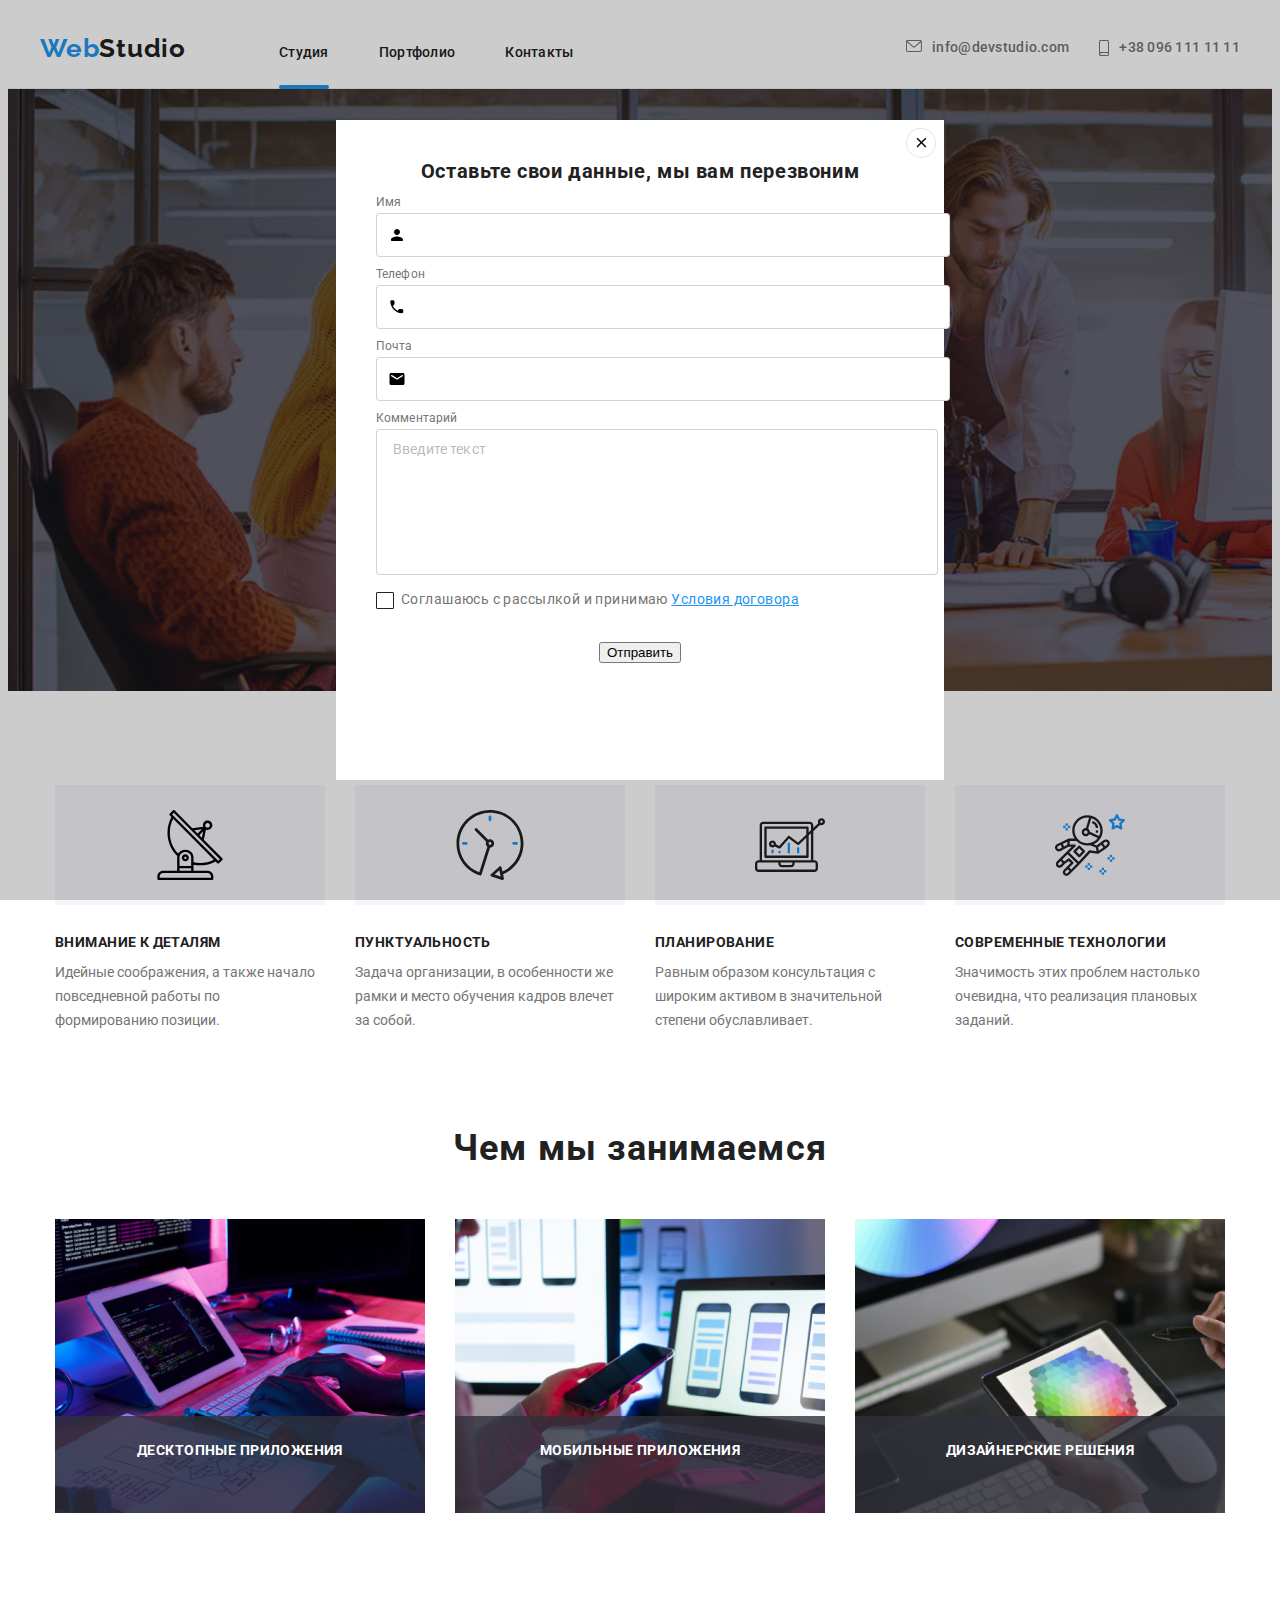
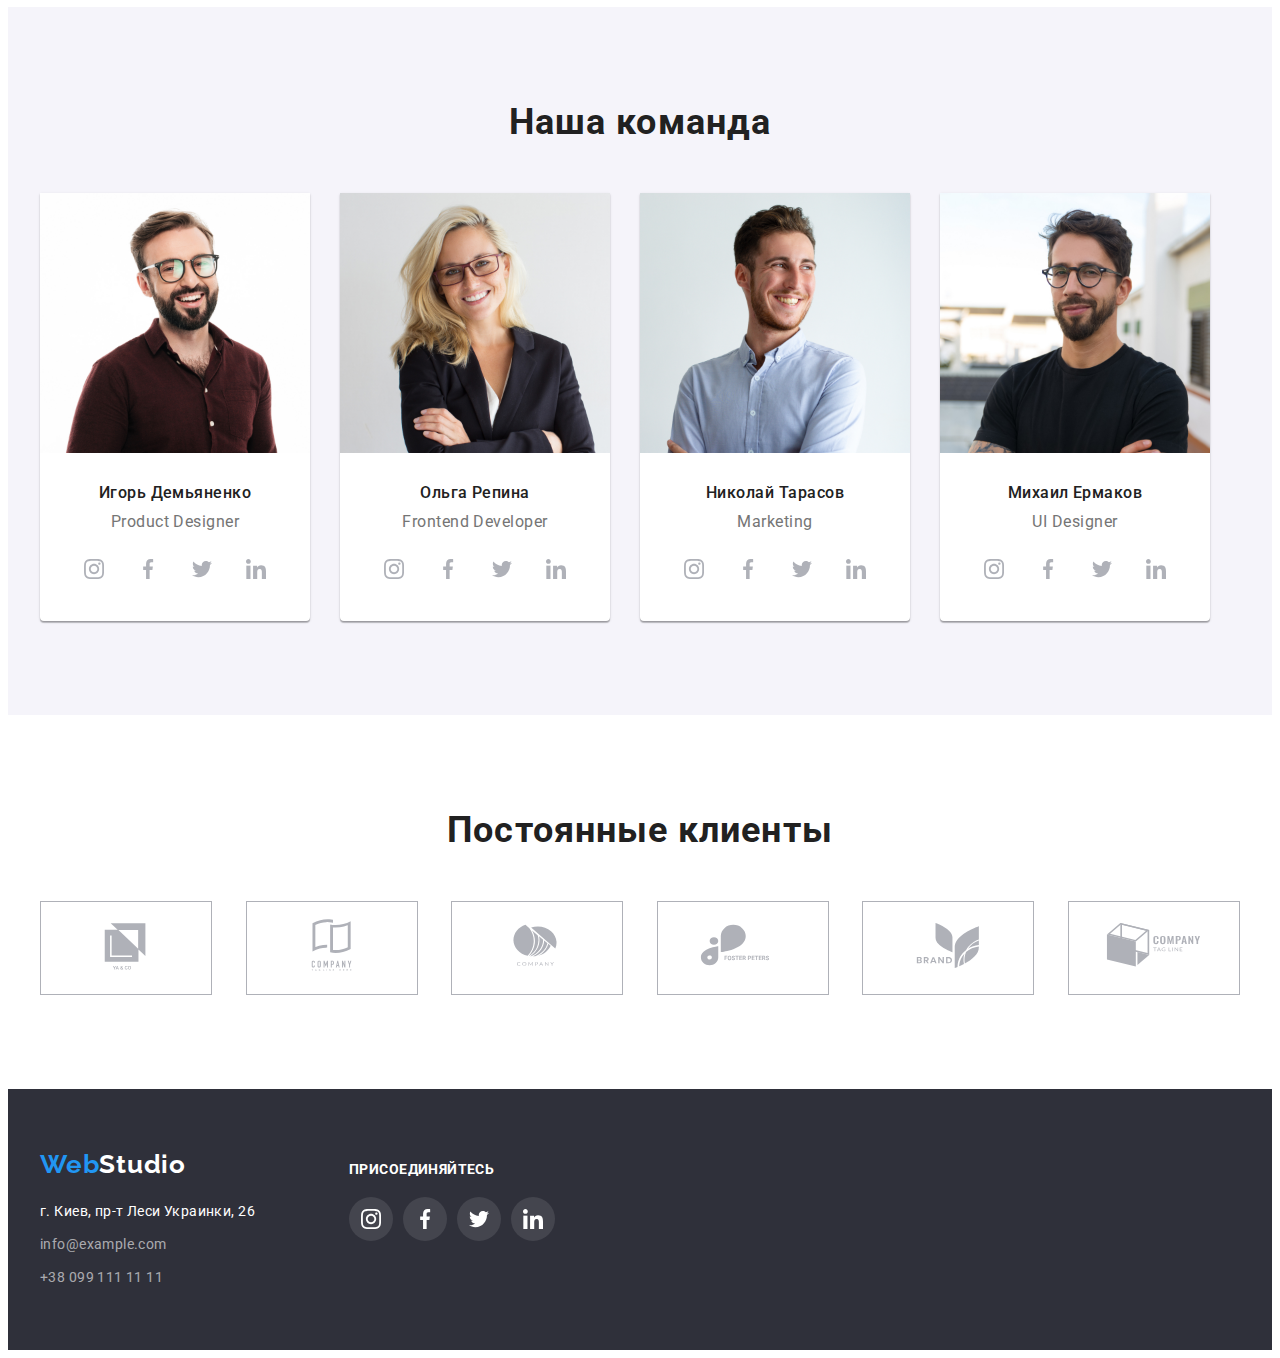
==== commit b6d9c1e1: "modal form" ====
--- a/index.html
+++ b/index.html
@@ -488,10 +488,10 @@
                 </label>
                 <input type="checkbox" id="user-license" class="modal-form-license-box visually-hidden"
                     name="licensebox">
-                <label class="modal-form-license-text" for="user-license">Соглашаюсь с рассылкой и принимаю <a
-                        href="">Условия
+                <label class="modal-form-license-text" for="user-license">Соглашаюсь с рассылкой и принимаю&nbsp; <a
+                        href="" class="modal-form-license-link">Условия
                         договора</a> </label>
-                <button type="submit" class="modal-form-buton">Отправить</button>
+                <button type="submit" class="modal-form-button">Отправить</button>
             </form>
         </div>
     </div>
--- a/css/styles.css
+++ b/css/styles.css
@@ -687,6 +687,7 @@
     border: 1px solid #212121;
     border-radius: 1px;
     margin-right: 7px;
+    cursor: pointer;
 }
 .modal-form-license-box:checked + .modal-form-license-text::before{
     background-image: url(/images/icon-check.svg);
@@ -695,4 +696,11 @@
     background-color: var(--accent-color);
     border-radius: 1px;
 }
+.modal-form-license-link {
+    text-decoration-line: underline;
+    color: #2196F3;
+}
+.modal-form-button {
+    align-self: center;
+}
 /* ======= END MODAL ======= */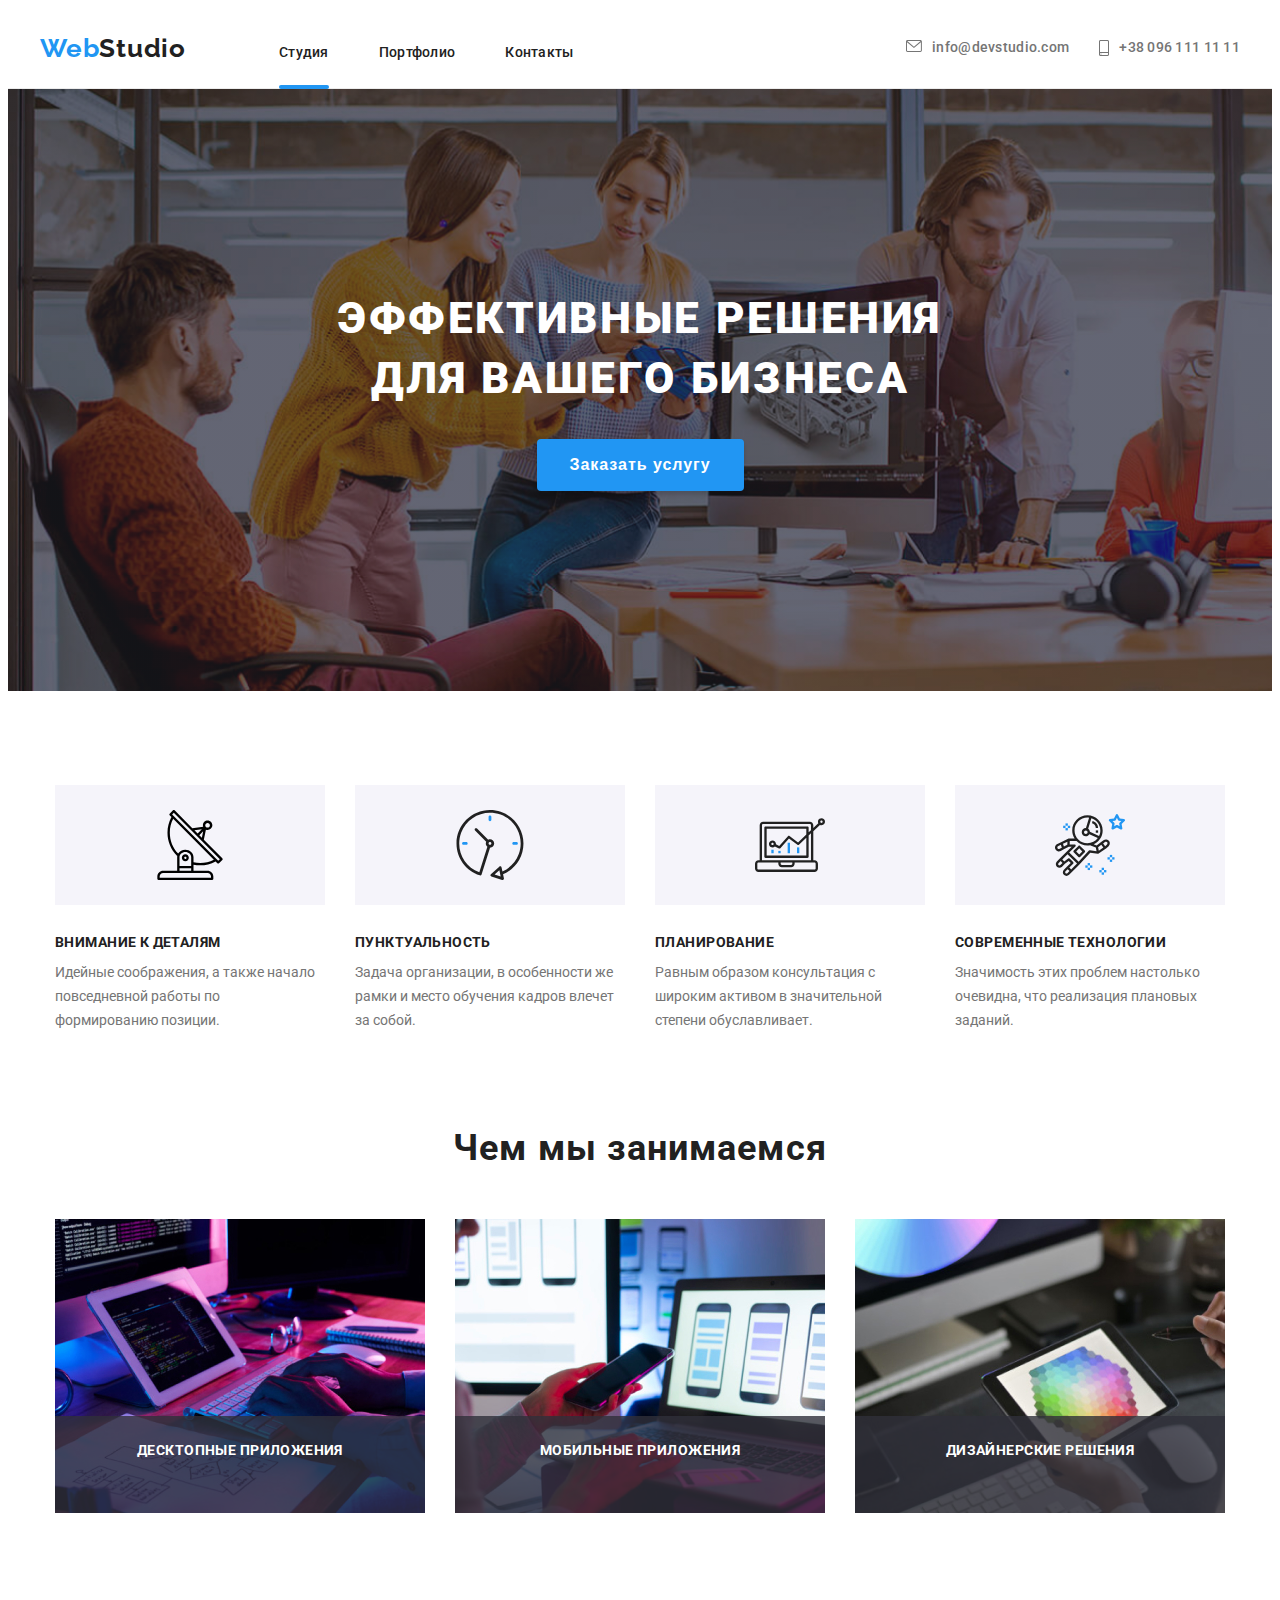
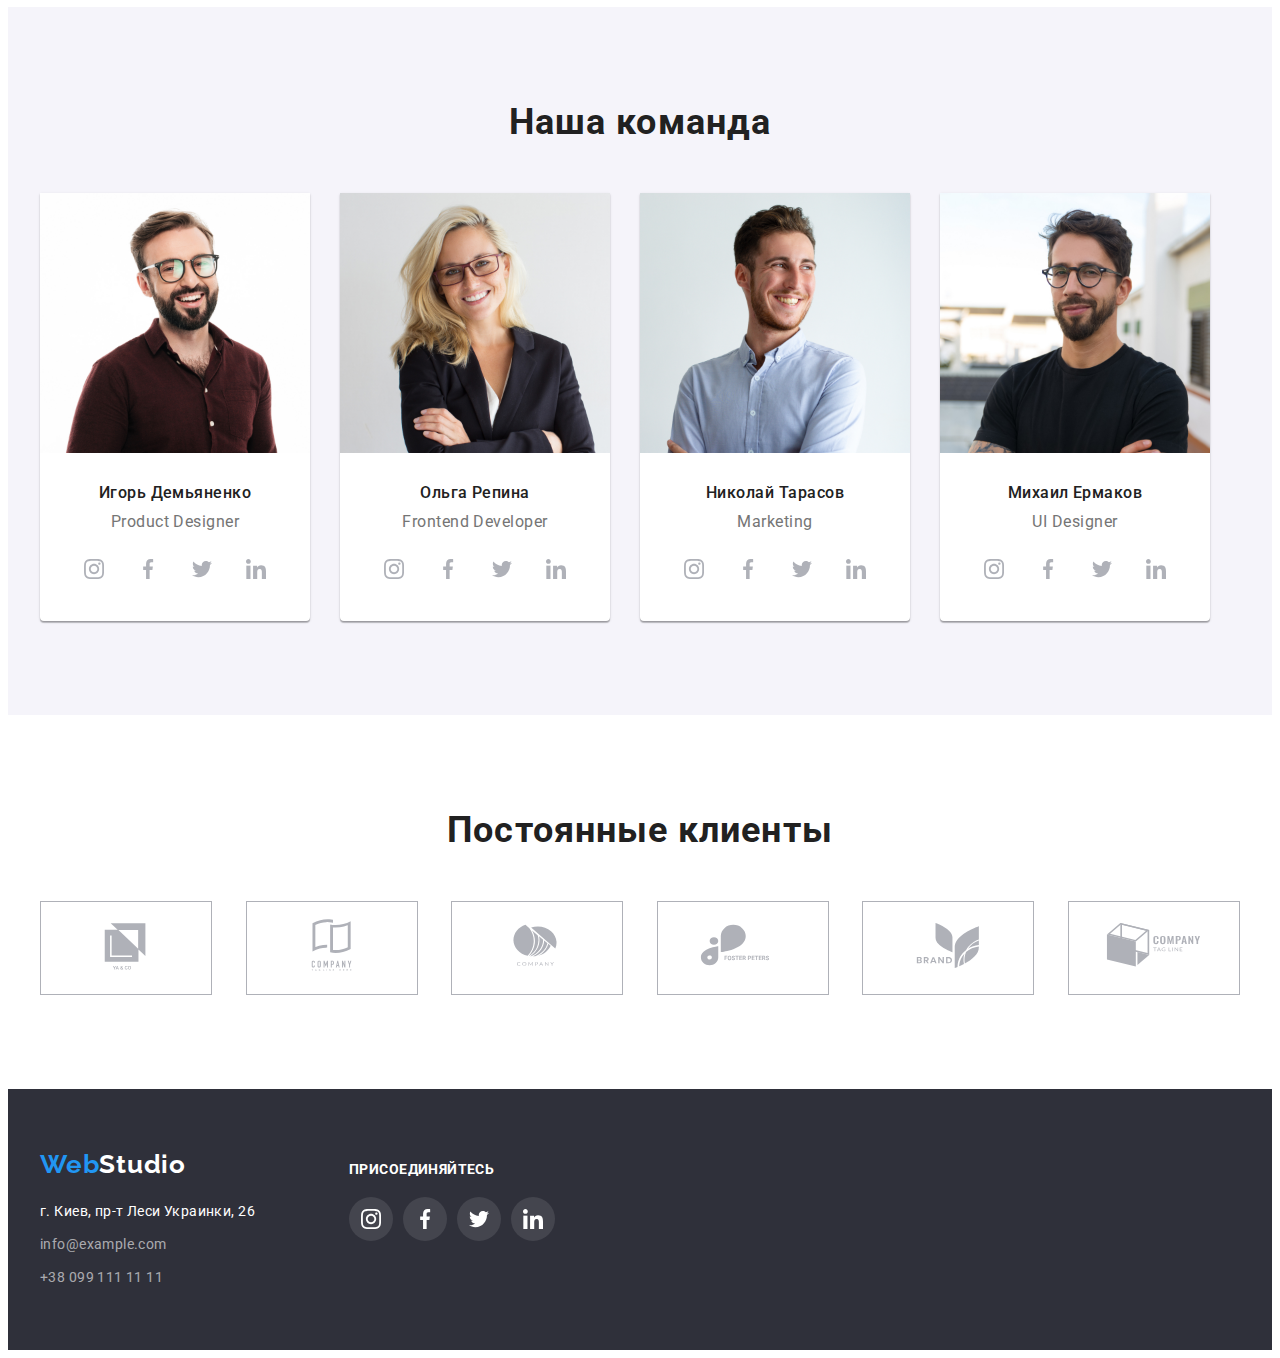
==== commit c18bb417: "Modal form - DONE" ====
--- a/index.html
+++ b/index.html
@@ -450,7 +450,7 @@
     <!-- ====== END FOOTER ====== -->
 
     <!-- ======== MODAL ======== -->
-    <div class="backdrop" data-modal>
+    <div class="backdrop is-hidden" data-modal>
         <div class="modal">
             <button type="button" class="modal-close-btn" data-modal-close>
                 <svg class="modal-btn-icon" width="18px" height="18px">
@@ -497,14 +497,7 @@
     </div>
     <!-- ====== END MODAL ====== -->
 
-
-
-
-
-
-
-
-    <!-- <script src="./js/modal.js"></script> -->
+    <script src="./js/modal.js"></script>
 </body>
 
 </html>--- a/css/styles.css
+++ b/css/styles.css
@@ -592,6 +592,11 @@
 border-radius: 50%;
 cursor: pointer;
 align-items: center;
+transition: fill 250ms linear;
+}
+.modal-close-btn:focus,
+.modal-close-btn:hover{
+    fill: var(--accent-color);
 }
 .is-hidden{
 opacity: 0;
@@ -702,5 +707,26 @@
 }
 .modal-form-button {
     align-self: center;
-}
+    min-width: 200px;
+    min-height: 50px;
+    background-color: var(--accent-color); 
+    box-shadow: 0px 4px 4px rgba(0, 0, 0, 0.15);
+    border-radius: 4px;
+    border-color: var(--accent-color);
+    font-family: var(--main-font);
+    font-weight: 700;
+    font-size: 16px;
+    line-height: 1.88;
+    text-align: center;
+    letter-spacing: 0.06em;
+    color: var(--third-color);
+    cursor: pointer;
+    border: 1px solid transparent;
+    transition: background-color 250ms linear;
+}
+.modal-form-button:focus,
+.modal-form-button:hover{
+   background-color: #188CE8; 
+}
+
 /* ======= END MODAL ======= */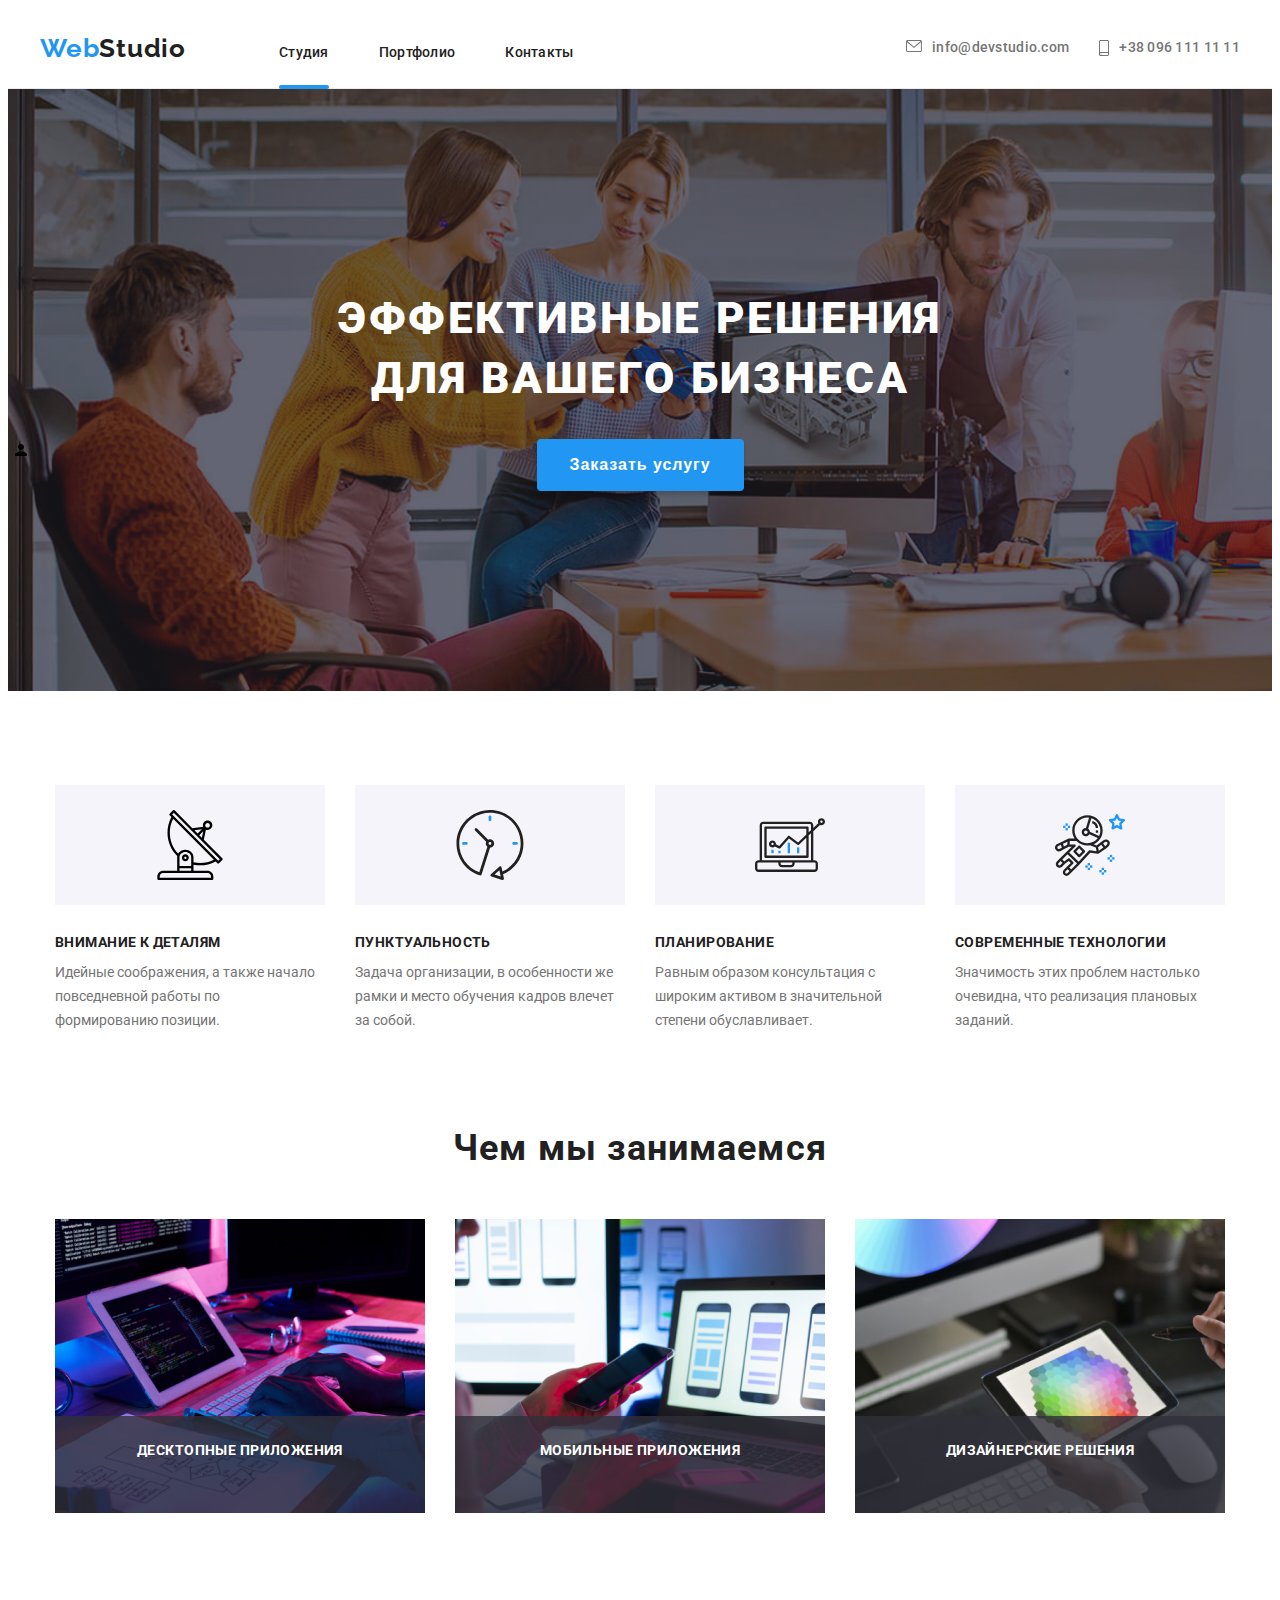
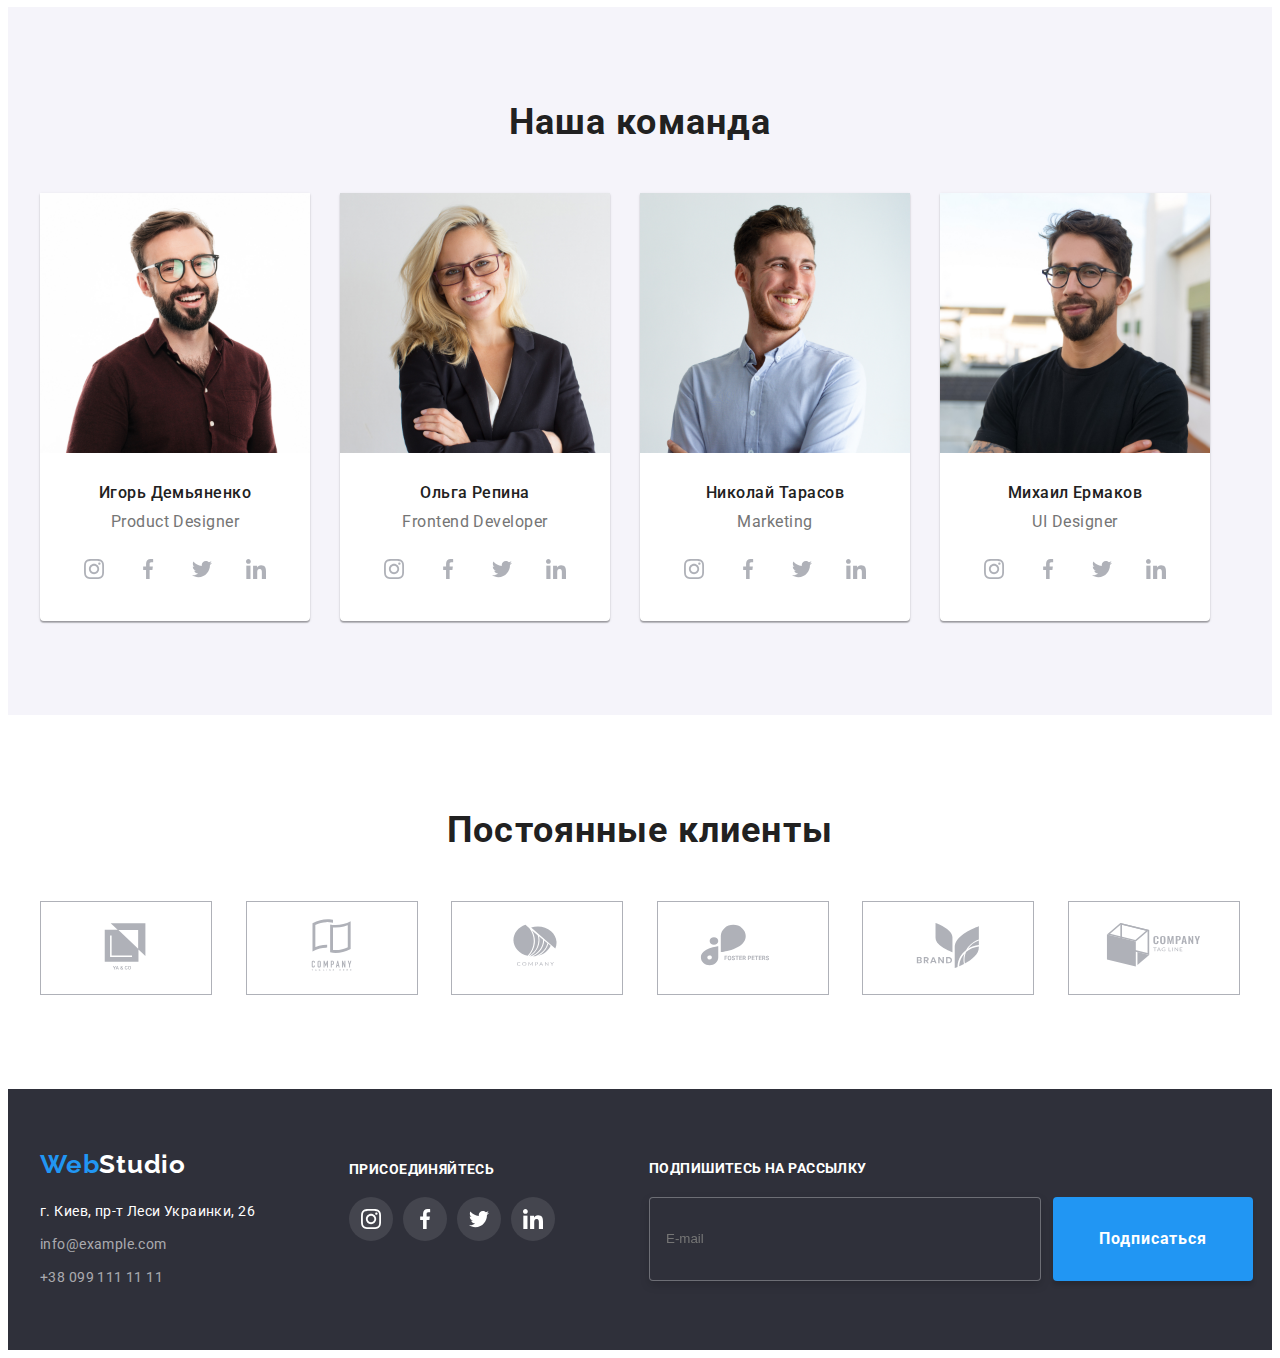
==== commit 939c9c67: "footer" ====
--- a/index.html
+++ b/index.html
@@ -444,6 +444,17 @@
                         </ul>
                     </div>
                 </div>
+                <div class="footer-input-conteiner">
+                    <p class="footer-form-message">Подпишитесь на рассылку</p>
+                    <form class="footer-form">
+                        <input type="email" class="footer-form-input" placeholder="E-mail">
+                        <button type="submit" class="footer-form-button">Подписаться
+                            <svg class="modal-form-icon" width="18px" height="18px">
+                                <use href="./images/icons.svg#icon-person-black-18dp-1"></use>
+                            </svg>
+                        </button>
+                    </form>
+                </div>
             </div>
         </div>
     </footer>
--- a/css/styles.css
+++ b/css/styles.css
@@ -400,6 +400,7 @@
 }
 .footer-social-conteiner{
     padding-top: 12px;
+    margin-right: 94px;
 }
 .footer-social-text{
 font-family: var(--main-font);
@@ -466,6 +467,49 @@
 .footer-social-link:hover,
 .footer-social-link:focus{
     background-color: var(--accent-color);
+}
+.footer-input-conteiner{
+    padding-top: 12px;
+}
+.footer-form-message{
+    font-family: var(--main-font);
+    font-weight: 700;
+    font-size: 14px;
+    line-height: 1.14;
+    letter-spacing: 0.03em;
+    text-transform: uppercase;
+    color: var(--third-color);
+    margin-bottom: 20px;
+}
+.footer-form {
+    display: flex;
+}
+.footer-form-input {
+    width: 358px;
+    height: 50px;
+    border: 1px solid rgba(255, 255, 255, 0.3);
+    filter: drop-shadow(0px 4px 4px rgba(0, 0, 0, 0.15));
+    border-radius: 4px;
+    background-color: #2F303A;
+    outline: none;
+    padding: 16px;
+    margin-right: 12px;
+}
+.footer-form-button {
+    min-width: 200px;
+    padding: 10px 28px;
+    background: var(--accent-color);
+    box-shadow: 0px 4px 4px rgba(0, 0, 0, 0.15);
+    border-radius: 4px;
+    font-family: 'Roboto';
+    font-weight: 700;
+    font-size: 16px;
+    line-height: 1.88;
+    text-align: center;
+    letter-spacing: 0.06em;
+    color: var(--third-color);
+    border: 1px solid transparent;
+    cursor: pointer;
 }
 /* ======== END FOOTER ========= */
 
@@ -708,7 +752,7 @@
 .modal-form-button {
     align-self: center;
     min-width: 200px;
-    min-height: 50px;
+    /* min-height: 50px; */
     background-color: var(--accent-color); 
     box-shadow: 0px 4px 4px rgba(0, 0, 0, 0.15);
     border-radius: 4px;
@@ -720,6 +764,7 @@
     text-align: center;
     letter-spacing: 0.06em;
     color: var(--third-color);
+    padding: 10px 55px;
     cursor: pointer;
     border: 1px solid transparent;
     transition: background-color 250ms linear;
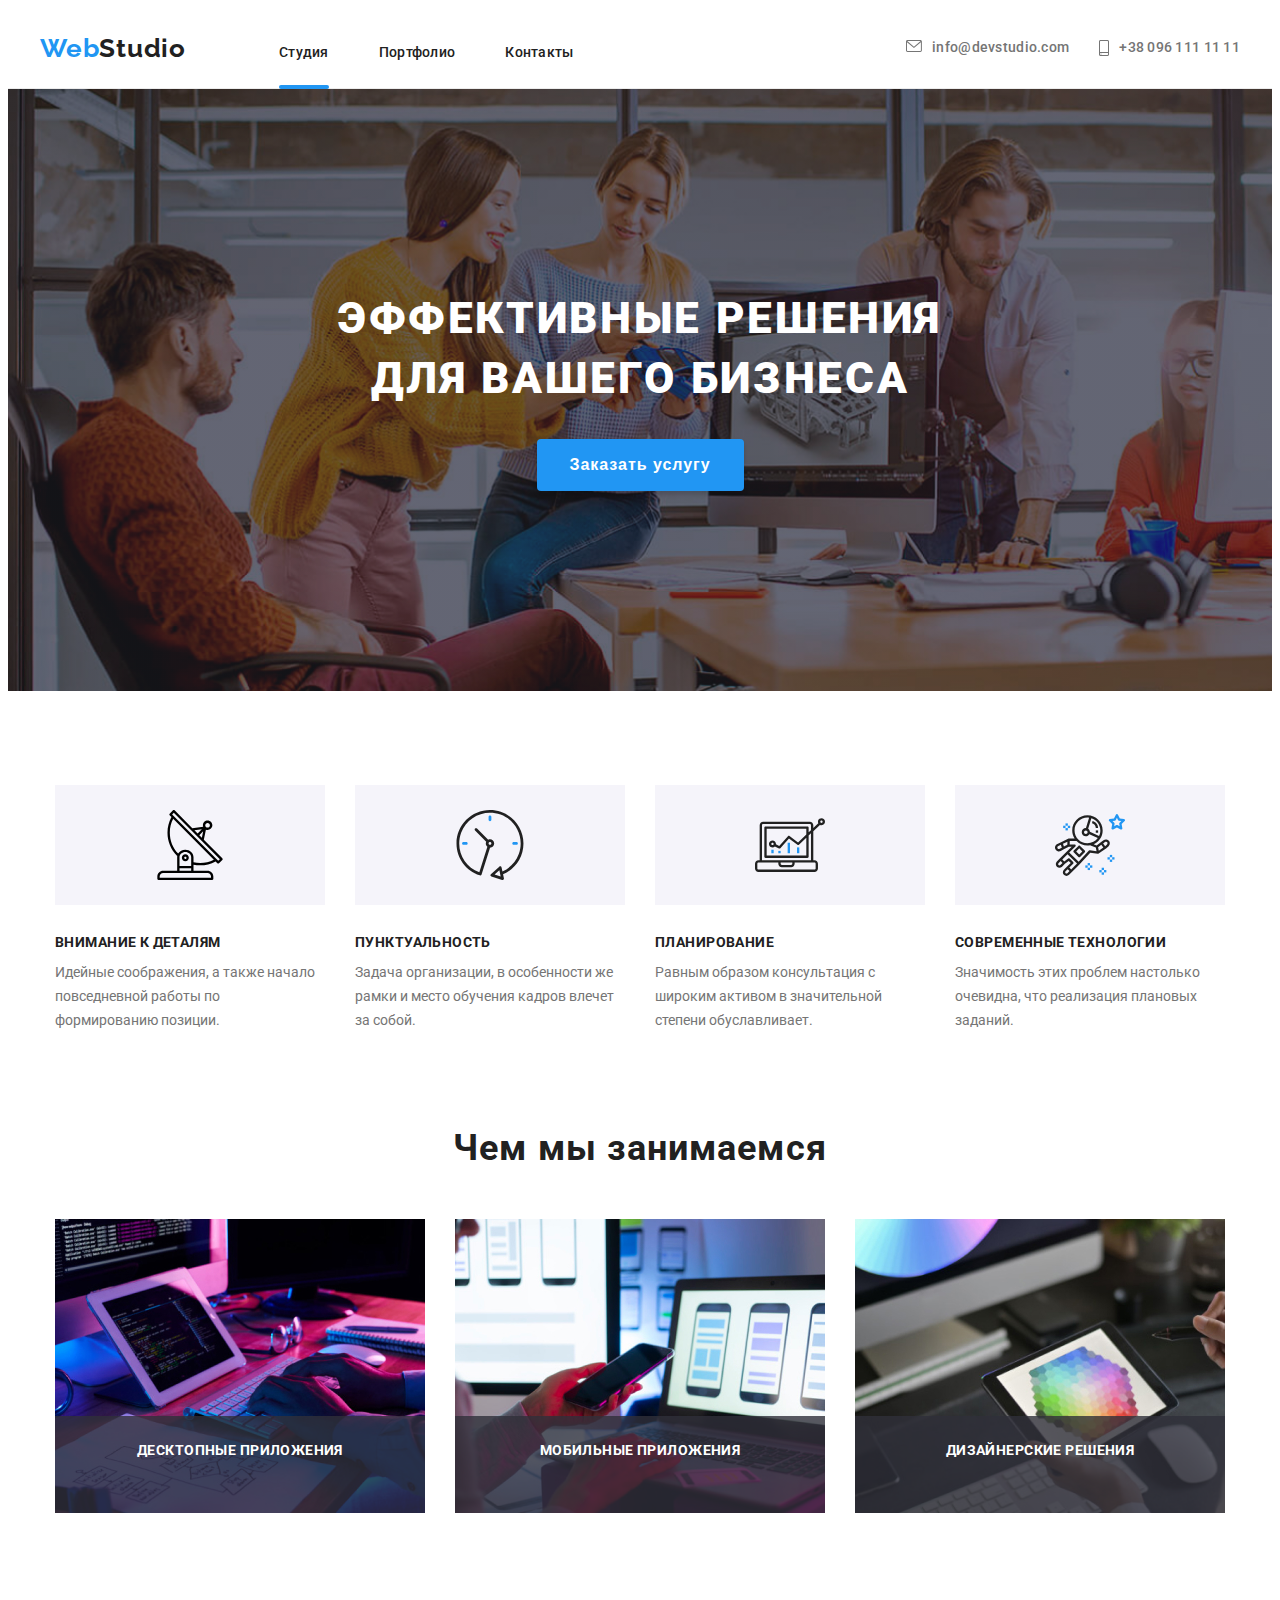
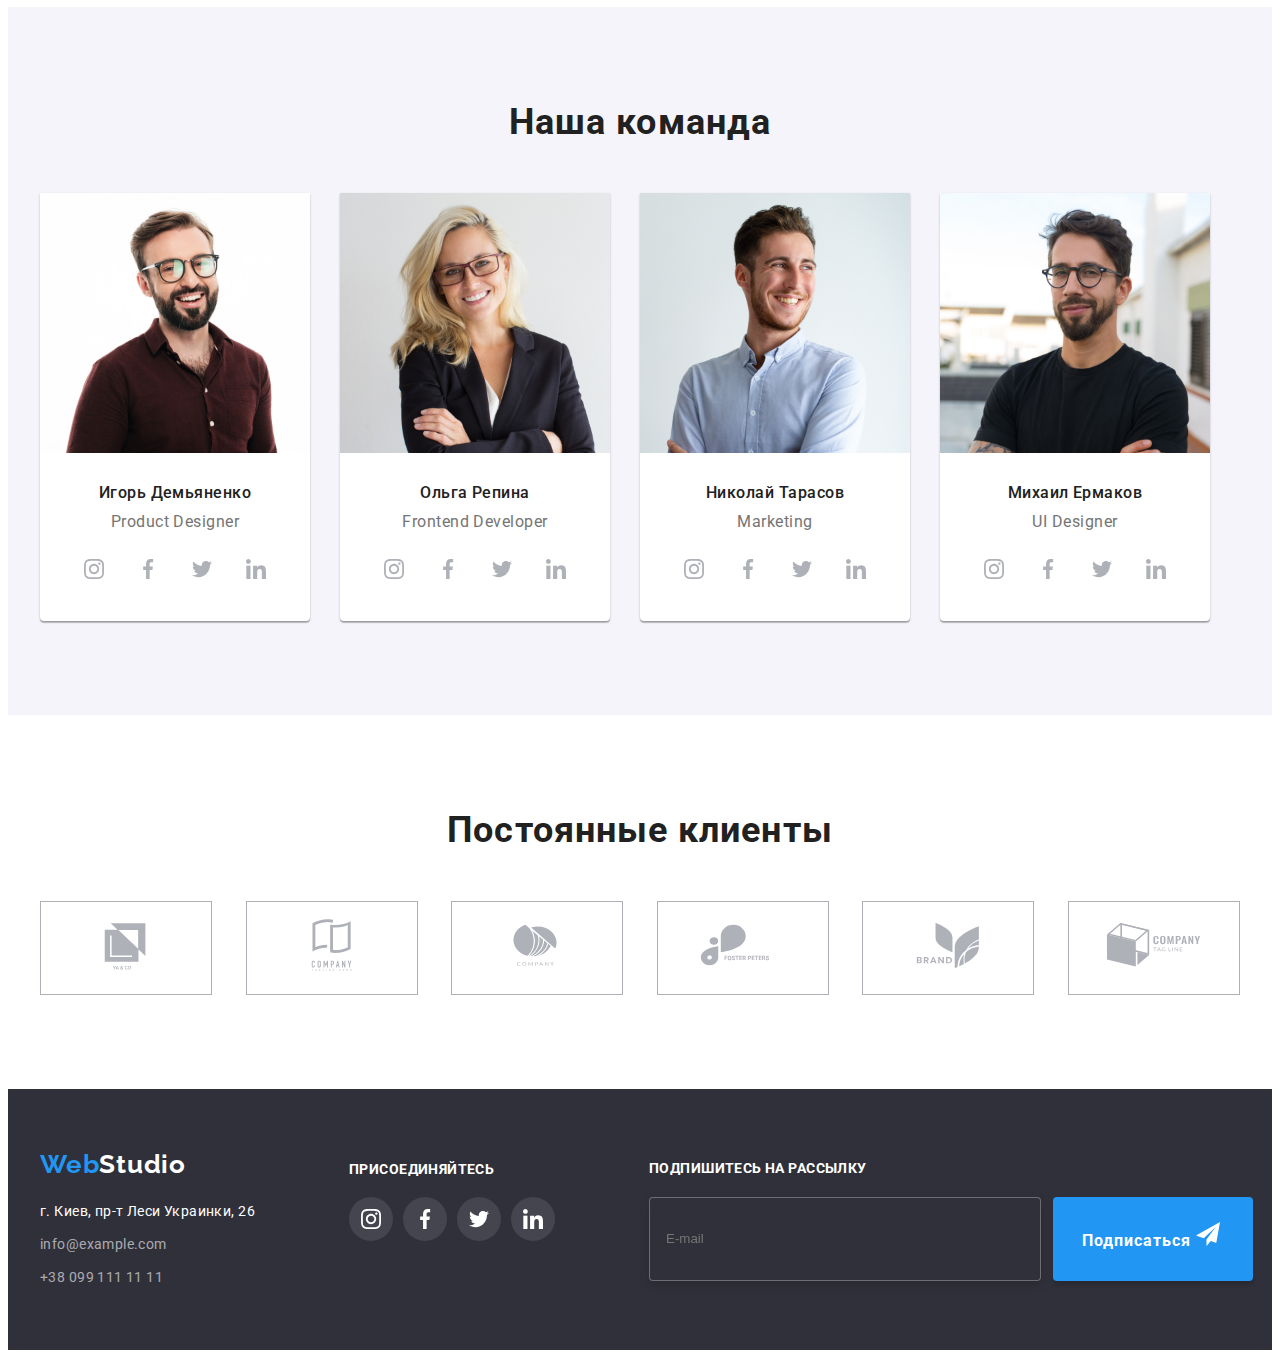
==== commit b5bfe68c: "footer-2" ====
--- a/index.html
+++ b/index.html
@@ -448,9 +448,16 @@
                     <p class="footer-form-message">Подпишитесь на рассылку</p>
                     <form class="footer-form">
                         <input type="email" class="footer-form-input" placeholder="E-mail">
+                        <!-- <div class="footer-form-button-wrapper">
+                            <button type="submit" class="footer-form-button">Подписаться
+                            </button>
+                            <svg class="footer-form-icon" width="24px" height="24px">
+                                <use href="./images/icons.svg#icon-icon-send"></use>
+                            </svg>
+                        </div> -->
                         <button type="submit" class="footer-form-button">Подписаться
-                            <svg class="modal-form-icon" width="18px" height="18px">
-                                <use href="./images/icons.svg#icon-person-black-18dp-1"></use>
+                            <svg class="footer-form-icon" width="24px" height="24px">
+                                <use href="./images/icons.svg#icon-icon-send"></use>
                             </svg>
                         </button>
                     </form>
--- a/css/styles.css
+++ b/css/styles.css
@@ -505,12 +505,22 @@
     font-weight: 700;
     font-size: 16px;
     line-height: 1.88;
-    text-align: center;
+    text-align: left;
     letter-spacing: 0.06em;
     color: var(--third-color);
     border: 1px solid transparent;
     cursor: pointer;
-}
+    
+}
+/* .footer-form-button-wrapper {
+    position: relative;
+}
+.footer-form-icon {
+    position: absolute;
+    top: 25%;
+    right: 28px;
+} */
+
 /* ======== END FOOTER ========= */
 
 /* ========= PORTFOLIO ========= */
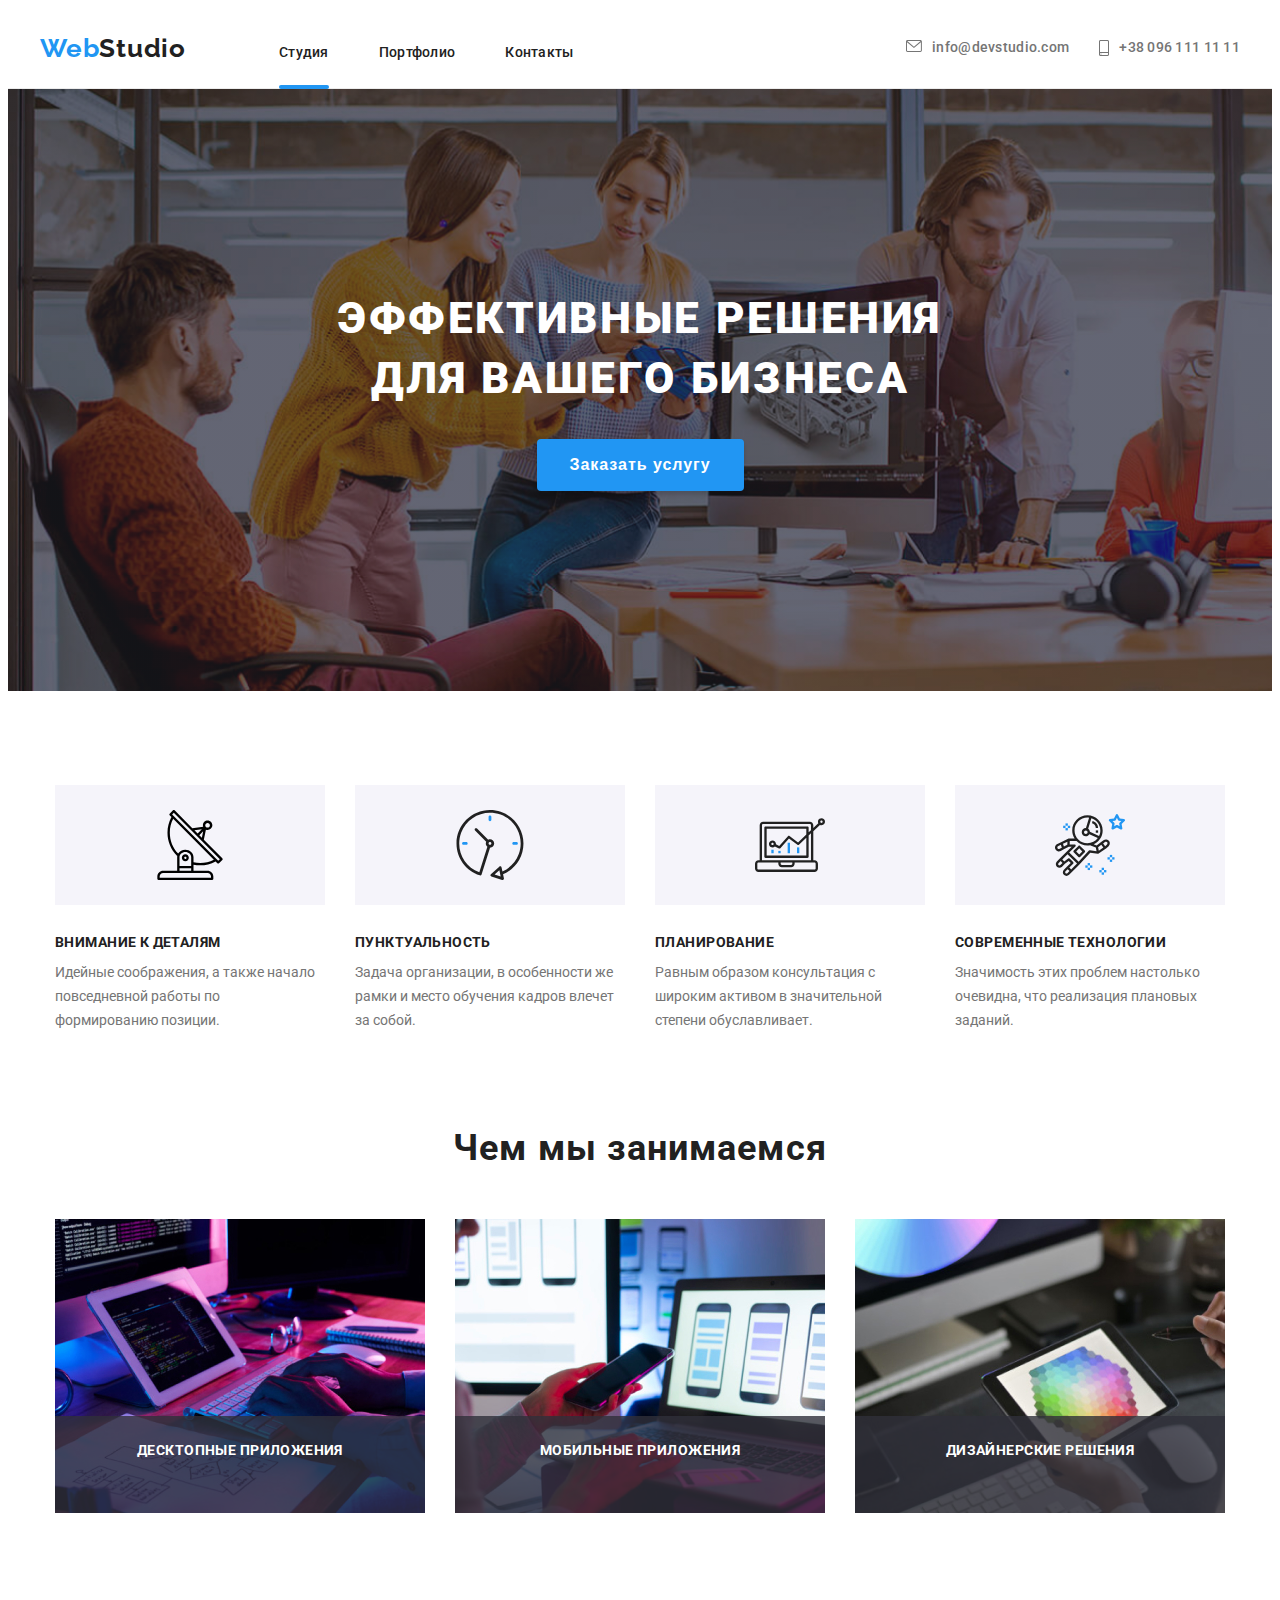
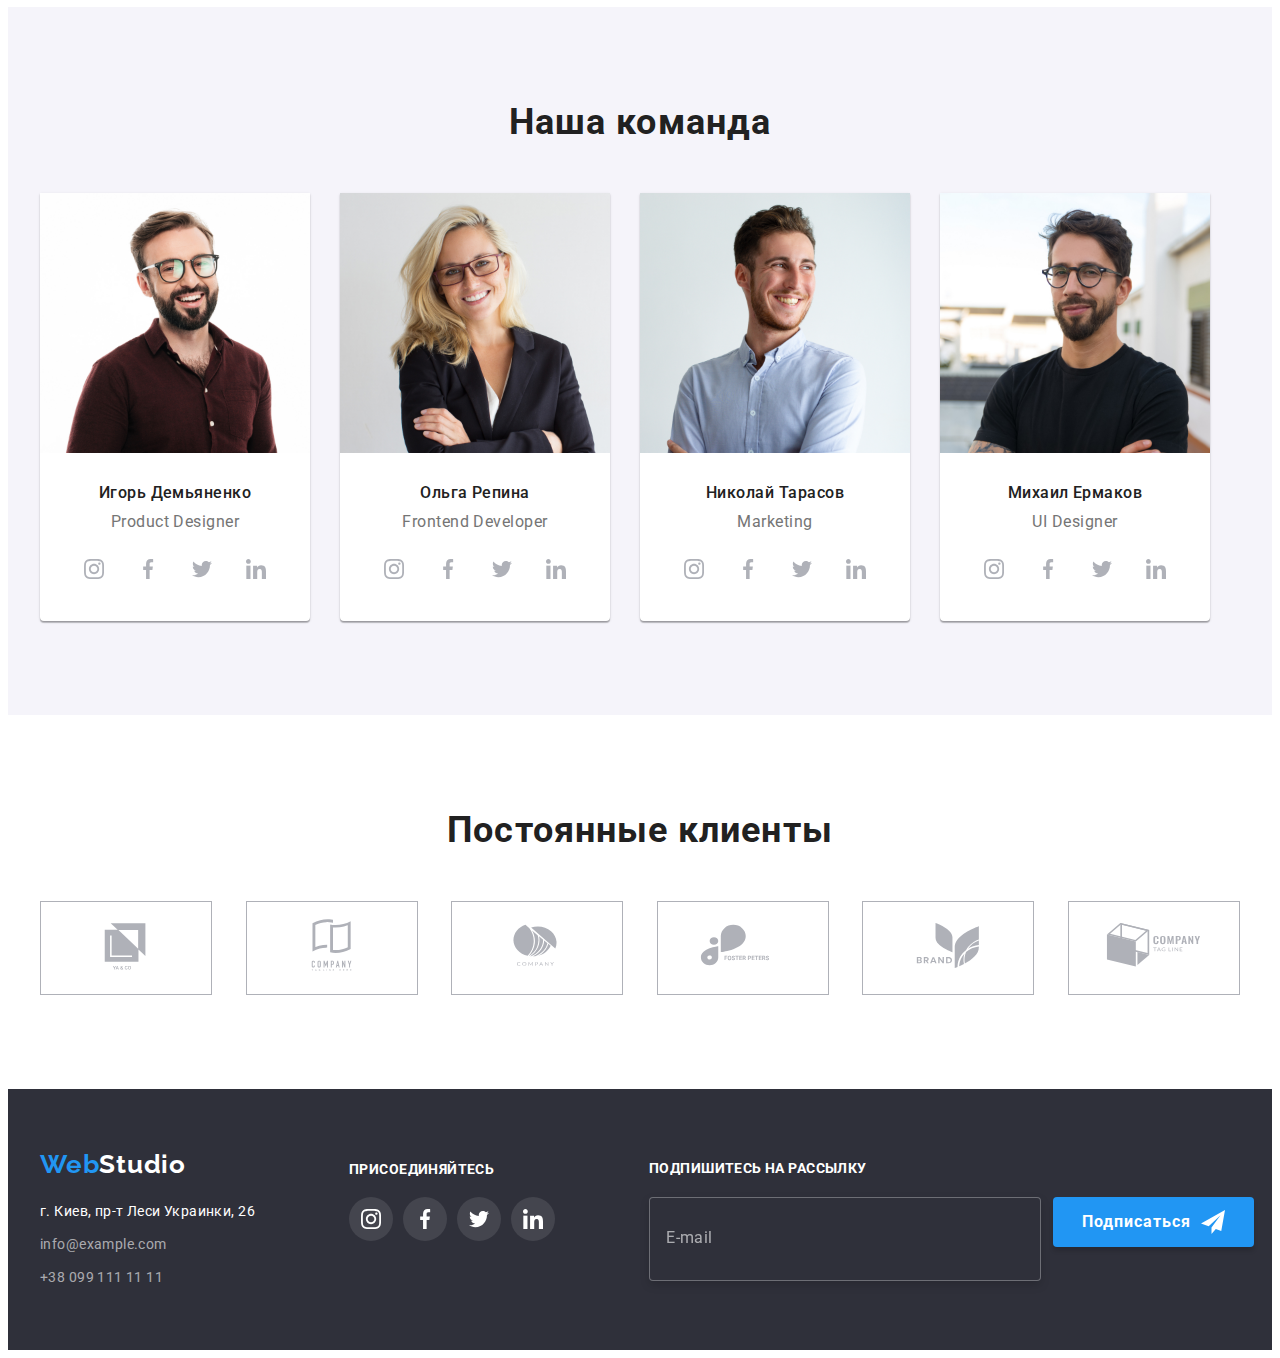
==== commit 759fb840: "Work is done" ====
--- a/index.html
+++ b/index.html
@@ -447,14 +447,8 @@
                 <div class="footer-input-conteiner">
                     <p class="footer-form-message">Подпишитесь на рассылку</p>
                     <form class="footer-form">
-                        <input type="email" class="footer-form-input" placeholder="E-mail">
-                        <!-- <div class="footer-form-button-wrapper">
-                            <button type="submit" class="footer-form-button">Подписаться
-                            </button>
-                            <svg class="footer-form-icon" width="24px" height="24px">
-                                <use href="./images/icons.svg#icon-icon-send"></use>
-                            </svg>
-                        </div> -->
+                        <input type="email" name="footer-user-email" class="footer-form-input" placeholder="E-mail"
+                            required>
                         <button type="submit" class="footer-form-button">Подписаться
                             <svg class="footer-form-icon" width="24px" height="24px">
                                 <use href="./images/icons.svg#icon-icon-send"></use>
--- a/css/styles.css
+++ b/css/styles.css
@@ -494,14 +494,23 @@
     outline: none;
     padding: 16px;
     margin-right: 12px;
+    color: var(--third-color);
+}
+.footer-form-input::placeholder {
+    color: rgba(255, 255, 255, 0.6);
+    font-family: var(--main-font);
+    font-size: 16px;
+    line-height: 1.25;
+    letter-spacing: 0.03em;
 }
 .footer-form-button {
     min-width: 200px;
+    height: 50px;
     padding: 10px 28px;
-    background: var(--accent-color);
+    background-color: var(--accent-color);
     box-shadow: 0px 4px 4px rgba(0, 0, 0, 0.15);
     border-radius: 4px;
-    font-family: 'Roboto';
+    font-family: var(--main-font);
     font-weight: 700;
     font-size: 16px;
     line-height: 1.88;
@@ -510,16 +519,13 @@
     color: var(--third-color);
     border: 1px solid transparent;
     cursor: pointer;
-    
-}
-/* .footer-form-button-wrapper {
-    position: relative;
+    display: flex;
+    align-items: center;
+    justify-content: center;
 }
 .footer-form-icon {
-    position: absolute;
-    top: 25%;
-    right: 28px;
-} */
+    margin-left: 10px;
+}
 
 /* ======== END FOOTER ========= */
 
